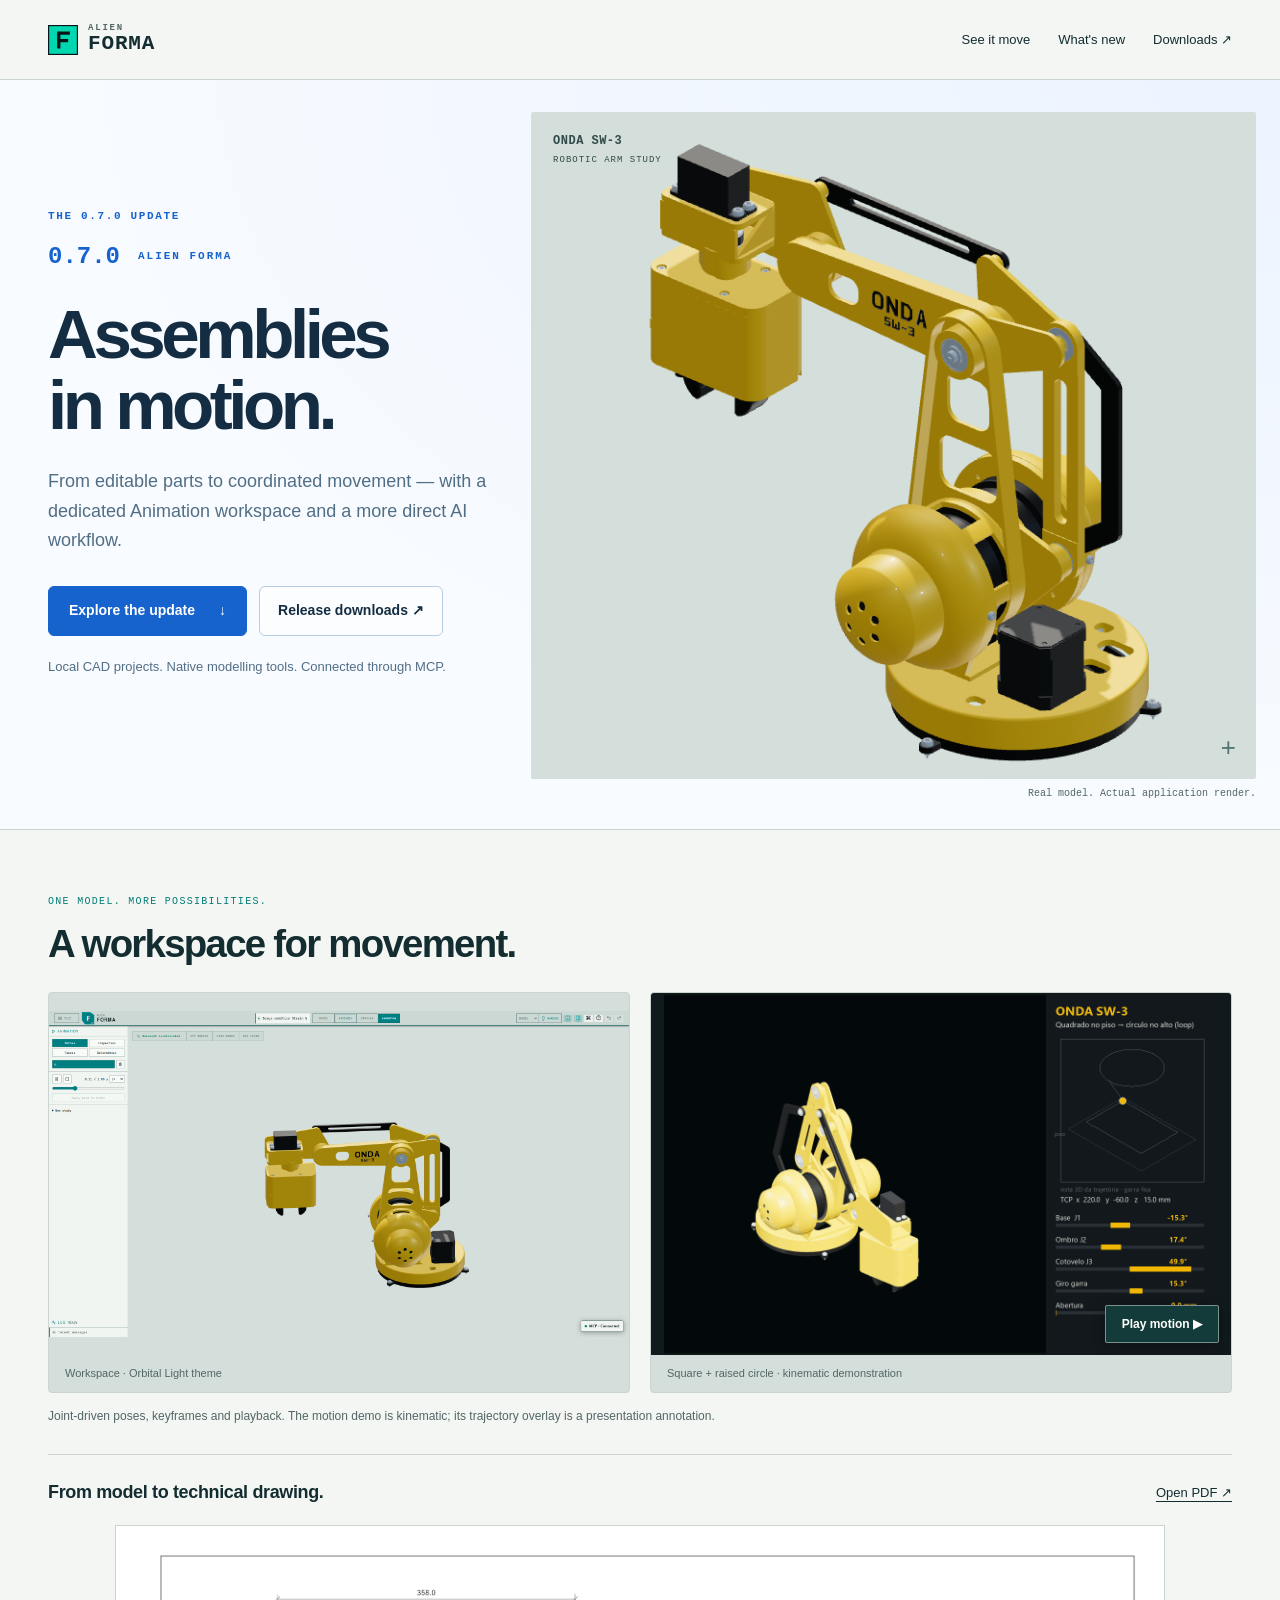
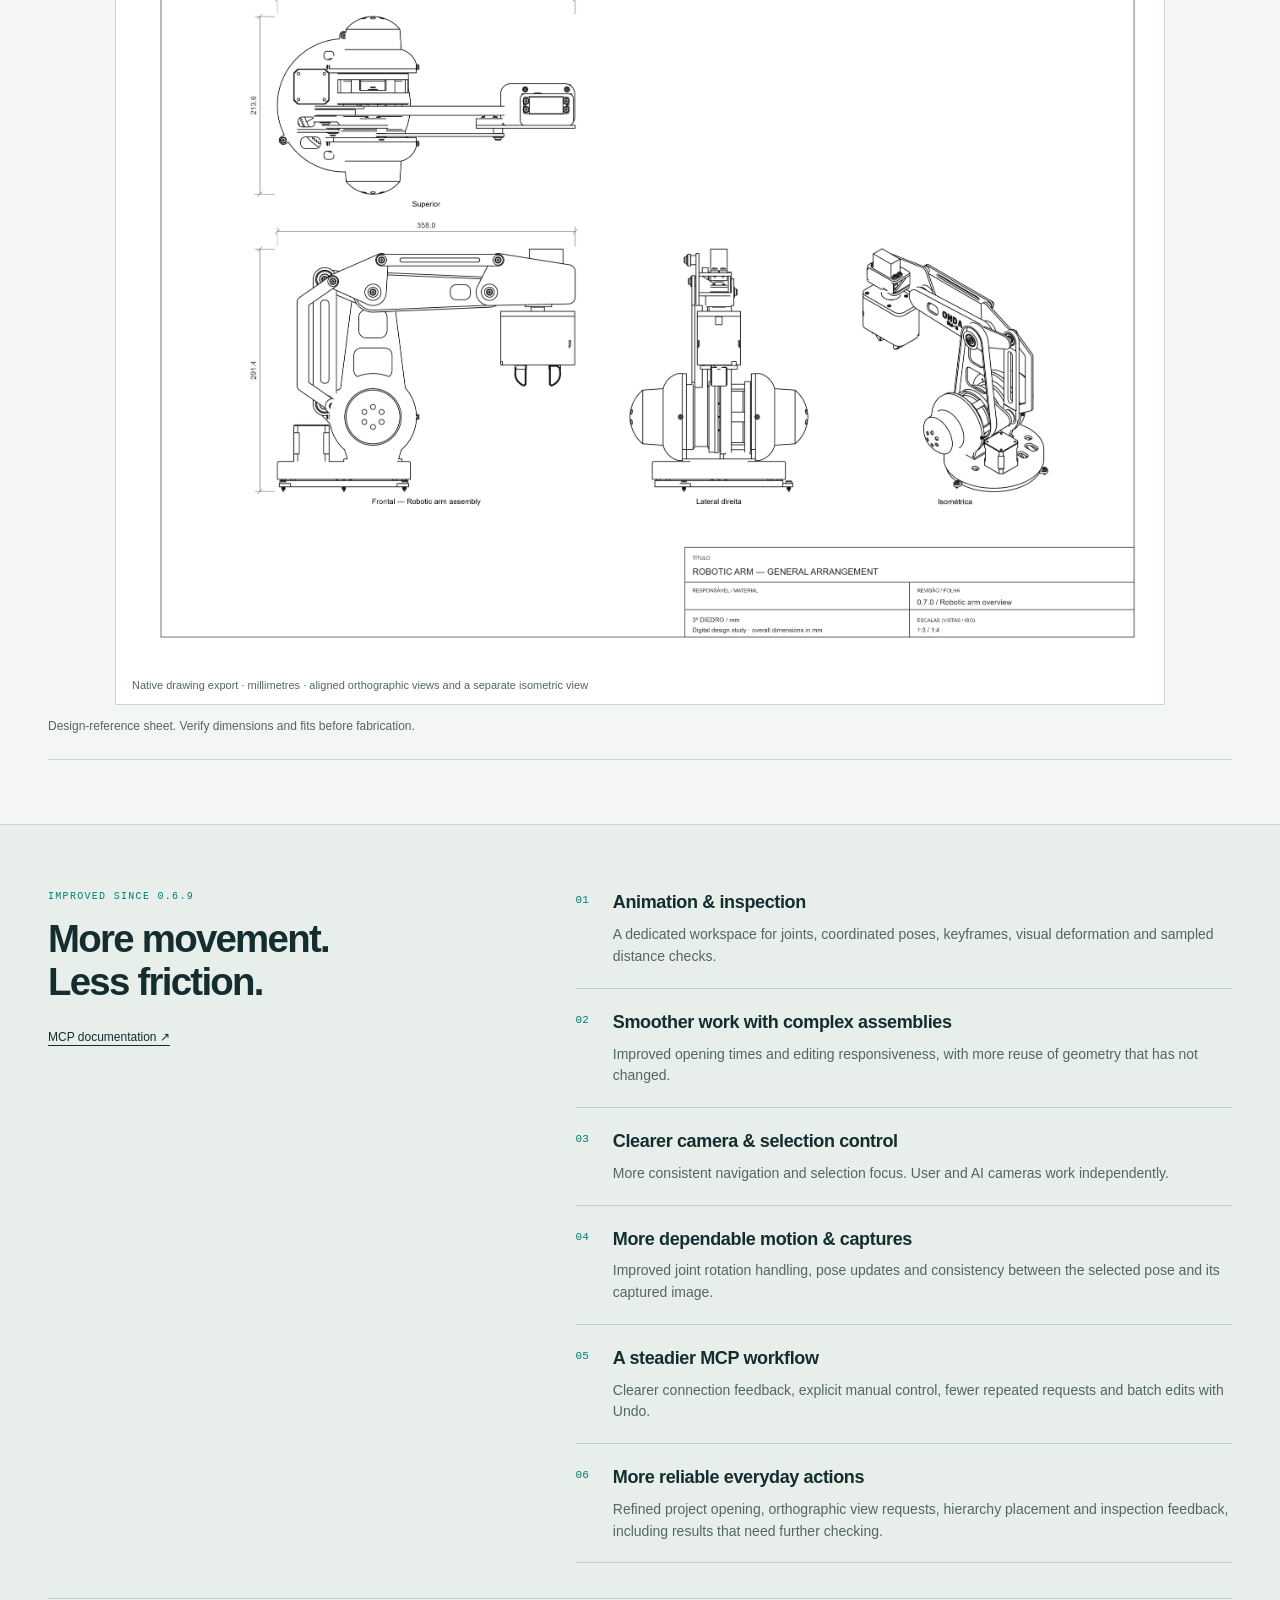
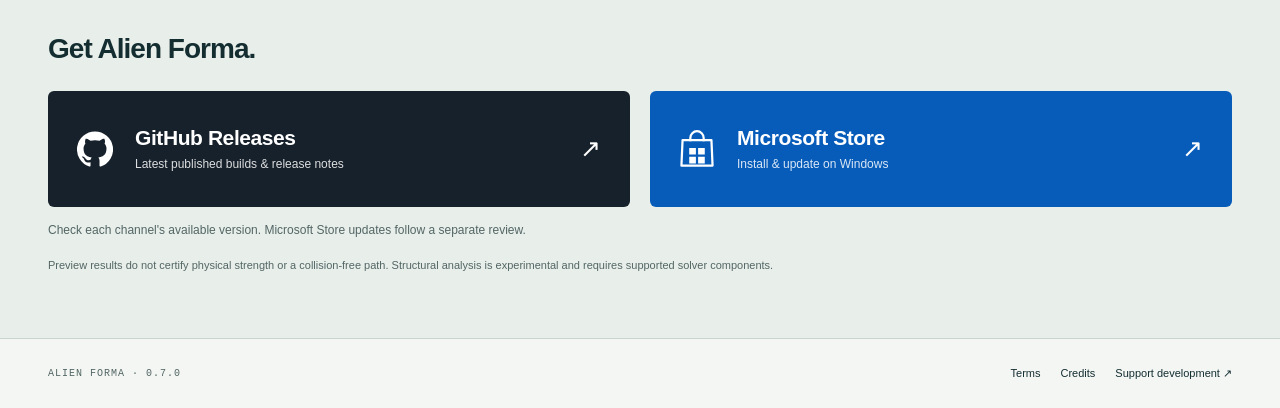
==== docs/index.html @ c8bfc052 "Release Alien Forma 0.7.0 preview with robotic arm showcase and documentation" ====
<!doctype html>
<html lang="en">
<head>
<meta charset="utf-8"><meta name="viewport" content="width=device-width,initial-scale=1">
<title>Alien Forma 0.7.0 — Assemblies in motion</title>
<meta name="description" content="A new Animation workspace, coordinated joints and a faster MCP workflow. Explore Alien Forma 0.7.0 with a real robotic arm design.">
<meta name="theme-color" content="#eef3f2">
<link rel="canonical" href="https://congestedai.github.io/Forma/">
<link rel="icon" href="assets/icon.svg" type="image/svg+xml">
<link rel="stylesheet" href="update-070.css?v=9">
<meta property="og:type" content="article"><meta property="og:site_name" content="Alien Forma">
<meta property="og:title" content="Alien Forma 0.7.0 — Assemblies in motion">
<meta property="og:description" content="Your editable models. Now in motion.">
<meta property="og:image" content="https://congestedai.github.io/Forma/assets/robot-arm-hero.png">
<meta name="twitter:card" content="summary_large_image">
</head>
<body>
<a class="skip" href="#main">Skip to content</a>
<header><a class="brand" href="./"><img src="assets/icon.svg" width="30" height="30" alt=""><span><small>ALIEN</small>FORMA</span></a><nav aria-label="Main navigation"><a href="#demo">See it move</a><a href="#changes">What's new</a><a href="https://github.com/congestedai/Forma/releases">Downloads ↗</a></nav></header>
<main id="main">
<section class="hero" aria-labelledby="release-title">
 <div class="hero-copy"><p class="hero-eyebrow">THE 0.7.0 UPDATE</p><p class="edition">0.7.0 <span>ALIEN FORMA</span></p><h1 id="release-title">Assemblies<br>in motion.</h1><p class="lead">From editable parts to coordinated movement — with a dedicated Animation workspace and a more direct AI workflow.</p><div class="hero-actions"><a class="primary" href="#demo">Explore the update <span>↓</span></a><a class="secondary" href="https://github.com/congestedai/Forma/releases">Release downloads ↗</a></div><p class="hero-foot">Local CAD projects. Native modelling tools. Connected through MCP.</p></div>
 <figure class="hero-visual"><div class="stage"><img src="assets/robot-arm-hero.png?v=left" width="1255" height="956" fetchpriority="high" alt="Yellow ONDA SW-3 robotic arm pointing left, with its model inscription visible, rendered in Alien Forma"><span class="view-label">ONDA SW-3 <i>ROBOTIC ARM STUDY</i></span><span class="cross" aria-hidden="true">+</span></div><figcaption>Real model. Actual application render.</figcaption></figure>
</section>
<section class="demo" id="demo" aria-labelledby="demo-title">
 <div class="section-top"><div><p class="eyebrow">ONE MODEL. MORE POSSIBILITIES.</p><h2 id="demo-title">A workspace for movement.</h2></div></div>
 <div class="demo-grid">
  <figure class="demo-frame"><div class="demo-media"><img src="assets/robot-arm-animation-workspace.png?v=left" width="1920" height="1080" loading="lazy" alt="Alien Forma's Animation workspace in Orbital Light, showing the robotic arm pointing left"></div><figcaption>Workspace · Orbital Light theme</figcaption></figure>
  <figure class="demo-frame motion-frame"><div class="demo-media"><img id="motion-image" src="assets/robot-arm-square-circle-poster.png" data-poster="assets/robot-arm-square-circle-poster.png" data-motion="assets/robot-arm-square-circle-loop.gif" width="1160" height="760" loading="lazy" alt="Robotic arm following a square near the floor and a raised circle, with trajectory presentation annotations"><button id="show-motion" type="button" aria-pressed="false" aria-controls="motion-image">Play motion ▶</button></div><figcaption>Square + raised circle · kinematic demonstration</figcaption></figure>
 </div>
 <p class="demo-note">Joint-driven poses, keyframes and playback. The motion demo is kinematic; its trajectory overlay is a presentation annotation.</p>
 <div class="technical technical-overview"><div class="drawing-heading"><h3>From model to technical drawing.</h3><a href="assets/robot-arm-general-arrangement.pdf">Open PDF ↗</a></div><figure><a href="assets/robot-arm-general-arrangement.pdf"><img src="assets/robot-arm-general-arrangement.png?v=left" width="4961" height="3508" loading="lazy" alt="Robotic arm general arrangement: aligned front, top and right orthographic views, a left-facing isometric view, overall dimensions and title block"></a><figcaption>Native drawing export · millimetres · aligned orthographic views and a separate isometric view</figcaption></figure><p>Design-reference sheet. Verify dimensions and fits before fabrication.</p></div>
</section>
<section class="changes" id="changes" aria-labelledby="changes-title">
 <div class="changes-heading"><p class="eyebrow">IMPROVED SINCE 0.6.9</p><h2 id="changes-title">More movement.<br>Less friction.</h2><a class="text-link" href="https://github.com/congestedai/Forma/blob/main/docs/MCP.md">MCP documentation ↗</a></div>
 <div class="change-list"><article><span>01</span><div><h3>Animation & inspection</h3><p>A dedicated workspace for joints, coordinated poses, keyframes, visual deformation and sampled distance checks.</p></div></article><article><span>02</span><div><h3>Smoother work with complex assemblies</h3><p>Improved opening times and editing responsiveness, with more reuse of geometry that has not changed.</p></div></article><article><span>03</span><div><h3>Clearer camera & selection control</h3><p>More consistent navigation and selection focus. User and AI cameras work independently.</p></div></article><article><span>04</span><div><h3>More dependable motion & captures</h3><p>Improved joint rotation handling, pose updates and consistency between the selected pose and its captured image.</p></div></article><article><span>05</span><div><h3>A steadier MCP workflow</h3><p>Clearer connection feedback, explicit manual control, fewer repeated requests and batch edits with Undo.</p></div></article><article><span>06</span><div><h3>More reliable everyday actions</h3><p>Refined project opening, orthographic view requests, hierarchy placement and inspection feedback, including results that need further checking.</p></div></article></div>
 <div class="release-bottom" id="downloads">
  <h3>Get Alien Forma.</h3>
  <div class="download-links">
   <a class="download-card github-download" href="https://github.com/congestedai/Forma/releases"><svg viewBox="0 0 24 24" width="36" height="36" fill="currentColor" aria-hidden="true"><path d="M12 .297a12 12 0 0 0-3.793 23.385c.6.111.82-.261.82-.577v-2.234c-3.338.725-4.043-1.416-4.043-1.416-.546-1.387-1.333-1.756-1.333-1.756-1.09-.745.083-.729.083-.729 1.205.084 1.839 1.237 1.839 1.237 1.07 1.835 2.807 1.305 3.492.998.108-.776.419-1.305.762-1.605-2.665-.303-5.467-1.334-5.467-5.931 0-1.311.469-2.381 1.236-3.221-.124-.303-.536-1.524.117-3.176 0 0 1.008-.322 3.301 1.23a11.52 11.52 0 0 1 6.006 0c2.291-1.552 3.297-1.23 3.297-1.23.655 1.652.243 2.873.119 3.176.77.84 1.235 1.91 1.235 3.221 0 4.609-2.807 5.625-5.479 5.921.43.372.823 1.102.823 2.222v3.293c0 .319.216.694.825.576A12.002 12.002 0 0 0 12 .297Z"/></svg><span><strong>GitHub Releases</strong><small>Latest published builds & release notes</small></span><span class="download-arrow" aria-hidden="true">↗</span></a>
   <a class="download-card store-download" href="https://apps.microsoft.com/detail/9MW9G4MGBXZL"><svg viewBox="0 0 32 36" width="36" height="40" fill="none" aria-hidden="true"><path d="M3 10h26l1 23H2L3 10Z" stroke="currentColor" stroke-width="2" stroke-linejoin="round"/><path d="M10 11V8a6 6 0 0 1 12 0v3" stroke="currentColor" stroke-width="2"/><path d="M9 17h6v6H9zM17 17h6v6h-6zM9 25h6v6H9zM17 25h6v6h-6z" fill="currentColor"/></svg><span><strong>Microsoft Store</strong><small>Install & update on Windows</small></span><span class="download-arrow" aria-hidden="true">↗</span></a>
  </div>
  <p class="channel-note">Check each channel's available version. Microsoft Store updates follow a separate review.</p>
  <p class="analysis-note">Preview results do not certify physical strength or a collision-free path. Structural analysis is experimental and requires supported solver components.</p>
 </div>
</section>
</main>
<footer><span>ALIEN FORMA · 0.7.0</span><nav aria-label="Further information"><a href="https://github.com/congestedai/Forma/blob/main/LICENSE.txt">Terms</a><a href="https://github.com/congestedai/Forma/blob/main/THIRD_PARTY_NOTICES.txt">Credits</a><a href="https://www.patreon.com/c/FormaCAD">Support development ↗</a></nav></footer>
<script>
const image=document.getElementById('motion-image'),motion=document.getElementById('show-motion');
const reducedMotion=matchMedia('(prefers-reduced-motion: reduce)');
let visible=false,pausedByUser=false;
function setPlayback(play){
 motion.setAttribute('aria-pressed',String(play));motion.textContent=play?'Stop motion ■':'Play motion ▶';
 const source=play?image.dataset.motion:image.dataset.poster;
 if(image.getAttribute('src')!==source)image.src=source;
}
function syncPlayback(){setPlayback(visible&&!document.hidden&&!pausedByUser&&!reducedMotion.matches);}
motion.addEventListener('click',()=>{const play=motion.getAttribute('aria-pressed')!=='true';pausedByUser=!play;setPlayback(play);});
new IntersectionObserver(entries=>{visible=entries[0].isIntersecting;syncPlayback();},{threshold:0.15}).observe(image);
document.addEventListener('visibilitychange',syncPlayback);
reducedMotion.addEventListener('change',syncPlayback);
</script>
</body>
</html>
---- docs/update-070.css ----
:root {
 font-family: "Segoe UI", Arial, sans-serif; color: #132d31; background: #f4f6f3;
 --muted: #526665; --edge: #cbd5d0; --accent: #007e76; line-height: 1.55; scroll-behavior: smooth;
}
* { box-sizing: border-box; }
body { margin: 0; }
a { color: inherit; text-underline-offset: 4px; }
a:hover { color: var(--accent); }
a:focus-visible, button:focus-visible, summary:focus-visible { outline: 3px solid #007e76; outline-offset: 5px; }
header, main, footer { max-width: 1440px; margin: auto; }
header { padding: 24px 48px; display: flex; align-items: center; justify-content: space-between; gap: 24px; border-bottom: 1px solid var(--edge); }
nav { display: flex; flex-wrap: wrap; gap: 28px; font-size: 13px; }
nav a { text-decoration: none; }
.brand { display: flex; align-items: center; gap: 10px; font: 750 21px/1.05 Consolas, monospace; letter-spacing: .04em; text-decoration: none; }
.brand small { display: block; font-size: 9px; letter-spacing: .2em; color: var(--muted); }
.skip { position: absolute; top: -80px; left: 20px; z-index: 20; background: white; padding: 12px; }
.skip:focus { top: 10px; }
figure, p, h1, h2, h3 { margin: 0; }
p { color: var(--muted); }
.hero { display: grid; grid-template-columns: .95fr 1.5fr; gap: 24px; position: relative; align-items: center; min-height: 750px; padding: 32px 24px 30px 48px; overflow: hidden; border-bottom: 1px solid var(--edge); color: #142d42; background: radial-gradient(ellipse at top right, #dbeaff70, transparent 70%), #f8fbff; }
.hero-copy { position: relative; z-index: 1; padding: 0 0 26px; }
.hero-eyebrow { font: 650 11px/1.5 Consolas, monospace; letter-spacing: .15em; color: #1763ce; margin-bottom: 20px; }
.edition { font: 700 24px/1 Consolas, monospace; color: #1763ce; display: flex; align-items: center; gap: 18px; margin-bottom: 30px; }
.edition span { font: 650 11px/1.5 Consolas, monospace; letter-spacing: .18em; }
h1 { font-size: clamp(56px, 5.4vw, 78px); line-height: 1.03; letter-spacing: -.065em; font-weight: 700; }
.lead { font-size: 18px; max-width: 510px; margin: 26px 0 30px; line-height: 1.65; color: #526e85; }
.primary { display: inline-flex; align-items: center; justify-content: space-between; gap: 34px; padding: 13px 20px; font-size: 14px; font-weight: 650; background: #123b39; color: white; text-decoration: none; border: 1px solid #123b39; border-radius: 3px; }
.primary:hover { color: white; background: #006e66; }
.hero-actions { display: flex; flex-wrap: wrap; gap: 12px; }
.hero .primary { background: #1763ce; border-color: #1763ce; gap: 24px; border-radius: 6px; }
.hero .primary:hover { background: #114da4; }
.hero .secondary { display: inline-flex; align-items: center; justify-content: center; padding: 13px 18px; border: 1px solid #b7cde1; border-radius: 6px; background: #fff9; color: #142d42; font-size: 14px; font-weight: 650; text-decoration: none; }
.hero .secondary:hover { color: #1763ce; border-color: #1763ce; }
.hero-foot { font-size: 13px; line-height: 1.7; color: #526e85; margin-top: 20px; }
.hero-visual { min-width: 0; align-self: stretch; display: flex; flex-direction: column; }
.stage { position: relative; flex: 1; min-height: 640px; overflow: hidden; background: #d4dedb; border-radius: 3px; }
.stage>img { width: 100%; height: 100%; position: absolute; inset: 0; object-fit: cover; transform: scale(1.38); }
.view-label { position: absolute; left: 22px; top: 22px; font: 650 12px Consolas, monospace; letter-spacing: .04em; color: #304b48; }
.view-label i { display: block; font: 9px Consolas, monospace; letter-spacing: .11em; margin-top: 7px; }
.cross { position: absolute; right: 20px; bottom: 15px; font: 26px Consolas, monospace; color: #557773; }
.hero-visual>figcaption { padding: 9px 0 0; font: 10px Consolas, monospace; color: var(--muted); text-align: right; }
.demo, .changes { padding: 64px 48px; border-bottom: 1px solid var(--edge); scroll-margin-top: 16px; }
.eyebrow { font: 10px/1.6 Consolas, monospace; letter-spacing: .13em; color: var(--accent); margin-bottom: 13px; }
h2 { font-size: clamp(30px, 3vw, 43px); line-height: 1.1; letter-spacing: -.045em; font-weight: 600; }
.section-top { display: flex; justify-content: space-between; align-items: end; gap: 24px; margin-bottom: 26px; }
.demo-grid { display: grid; grid-template-columns: repeat(2, minmax(0, 1fr)); gap: 20px; }
button { appearance: none; border: 0; padding: 10px 15px; background: transparent; color: #36534f; font: 600 12px "Segoe UI", sans-serif; cursor: pointer; border-radius: 2px; }
button[aria-pressed=true] { background: #123b39; color: white; }
.demo-frame { background: #d4dedb; border: 1px solid var(--edge); border-radius: 4px; overflow: hidden; }
.demo-media { position: relative; aspect-ratio: 16/10; }
.demo-media>img { display: block; width: 100%; height: 100%; object-fit: contain; }
.motion-frame .demo-media { background: #10191b; }
#show-motion { position: absolute; right: 12px; bottom: 12px; padding: 11px 16px; background: #123b39; color: white; border: 1px solid #ffffff70; box-shadow: 0 2px 12px #0004; }
figcaption { font-size: 11px; color: var(--muted); padding: 10px 16px; }
.demo-note { font-size: 12px; margin: 14px 0 28px; max-width: 850px; }
.technical { border-top: 1px solid var(--edge); border-bottom: 1px solid var(--edge); }
.technical-overview { padding: 24px 0; }
.drawing-heading { display: flex; justify-content: space-between; align-items: center; gap: 16px; margin-bottom: 18px; }
.drawing-heading h3 { margin: 0; }
.drawing-heading a { font-size: 13px; white-space: nowrap; }
.technical-overview figure { max-width: 1050px; margin: auto; background: white; border: 1px solid var(--edge); }
.technical-overview img { display: block; width: 100%; height: auto; }
.technical-overview>p { margin-top: 12px; font-size: 12px; }
.changes { display: grid; grid-template-columns: .8fr 1.2fr; column-gap: 90px; background: #e8eee9; }
.text-link { display: inline-block; font-size: 12px; margin-top: 25px; }
.change-list article { display: flex; gap: 24px; padding: 20px 0; border-bottom: 1px solid #bfcfc6; }
.change-list article:first-child { padding-top: 0; }
.change-list article>span { font: 11px Consolas, monospace; color: var(--accent); padding-top: 5px; }
h3 { font-size: 18px; letter-spacing: -.02em; font-weight: 650; margin-bottom: 7px; }
.change-list p { font-size: 14px; }
.release-bottom { grid-column: 1/-1; border-top: 1px solid #bfcfc6; margin-top: 35px; padding-top: 28px; }
.release-bottom>h3 { font-size: 28px; margin-bottom: 20px; letter-spacing: -.035em; }
.download-links { display: grid; grid-template-columns: repeat(2, minmax(0, 1fr)); gap: 20px; }
.download-card { display: flex; align-items: center; gap: 22px; min-height: 116px; padding: 25px 28px; border: 1px solid transparent; border-radius: 6px; text-decoration: none; color: white; }
.github-download { background: #17212b; }
.store-download { background: #075cba; }
.download-card:hover { color: white; border-color: #ffffffb0; box-shadow: 0 5px 18px #132d311a; }
.github-download:hover { background: #253446; }
.store-download:hover { background: #064a97; }
.download-card>svg { flex: 0 0 36px; }
.download-card>span:not(.download-arrow) { min-width: 0; }
.download-card strong { display: block; font-size: 21px; line-height: 1.3; letter-spacing: -.02em; }
.download-card small { display: block; font-size: 12px; margin-top: 5px; color: #ffffffd9; line-height: 1.45; }
.download-arrow { margin-left: auto; font-size: 25px; }
.channel-note { margin-top: 14px; font-size: 12px; }
.analysis-note { margin-top: 18px; font-size: 11px; max-width: 850px; }
footer { padding: 26px 48px; display: flex; justify-content: space-between; gap: 20px; align-items: center; }
footer>span { font: 10px Consolas, monospace; letter-spacing: .1em; color: var(--muted); }
footer nav { font-size: 11px; gap: 20px; }
@media(min-width:1600px) { .hero { min-height: 820px; } }
@media(max-width:1000px) { header { padding: 22px 24px; } .hero { padding-left: 24px; grid-template-columns: .85fr 1.2fr; min-height: 650px; gap: 15px; } h1 { font-size: 58px; } .stage { min-height: 570px; } .demo,.changes { padding: 45px 24px; } .changes { column-gap: 40px; } }
@media(max-width:700px) { header { align-items: flex-start; gap: 16px; padding: 20px; } nav { gap: 10px 16px; font-size: 11px; justify-content: flex-end; } .brand { font-size: 18px; } .hero { grid-template-columns: 1fr; padding: 30px 20px 22px; gap: 22px; min-height: auto; } .hero-copy { padding: 0; } .edition { margin-bottom: 25px; font-size: 24px; } h1 { font-size: clamp(51px,10vw,68px); } .lead { max-width: 440px; font-size: 15px; margin: 20px 0; } .hero-foot { display: block; font-size: 12px; } .stage { min-height: 440px; } .stage>img { transform: scale(1.25); } .view-label { font-size: 10px; left: 15px; top: 15px; } .view-label i { font-size: 8px; } .demo,.changes { padding: 36px 20px; } .section-top { align-items: flex-start; flex-direction: column; gap: 20px; } .demo-grid { grid-template-columns: 1fr; gap: 18px; } h2 { font-size: 31px; } .technical-grid,.changes { grid-template-columns: 1fr; } .change-list { margin-top: 28px; } .download-links { grid-template-columns: 1fr; gap: 12px; } .download-card { padding: 22px 20px; gap: 18px; min-height: 108px; } .download-card strong { font-size: 20px; } summary { font-size: 14px; } summary>span:last-child { font-size: 10px; } summary b { margin-left: 5px; } footer { padding: 24px 20px; align-items: flex-start; flex-direction: column; } }
@media(prefers-reduced-motion:reduce) { :root { scroll-behavior: auto; } }
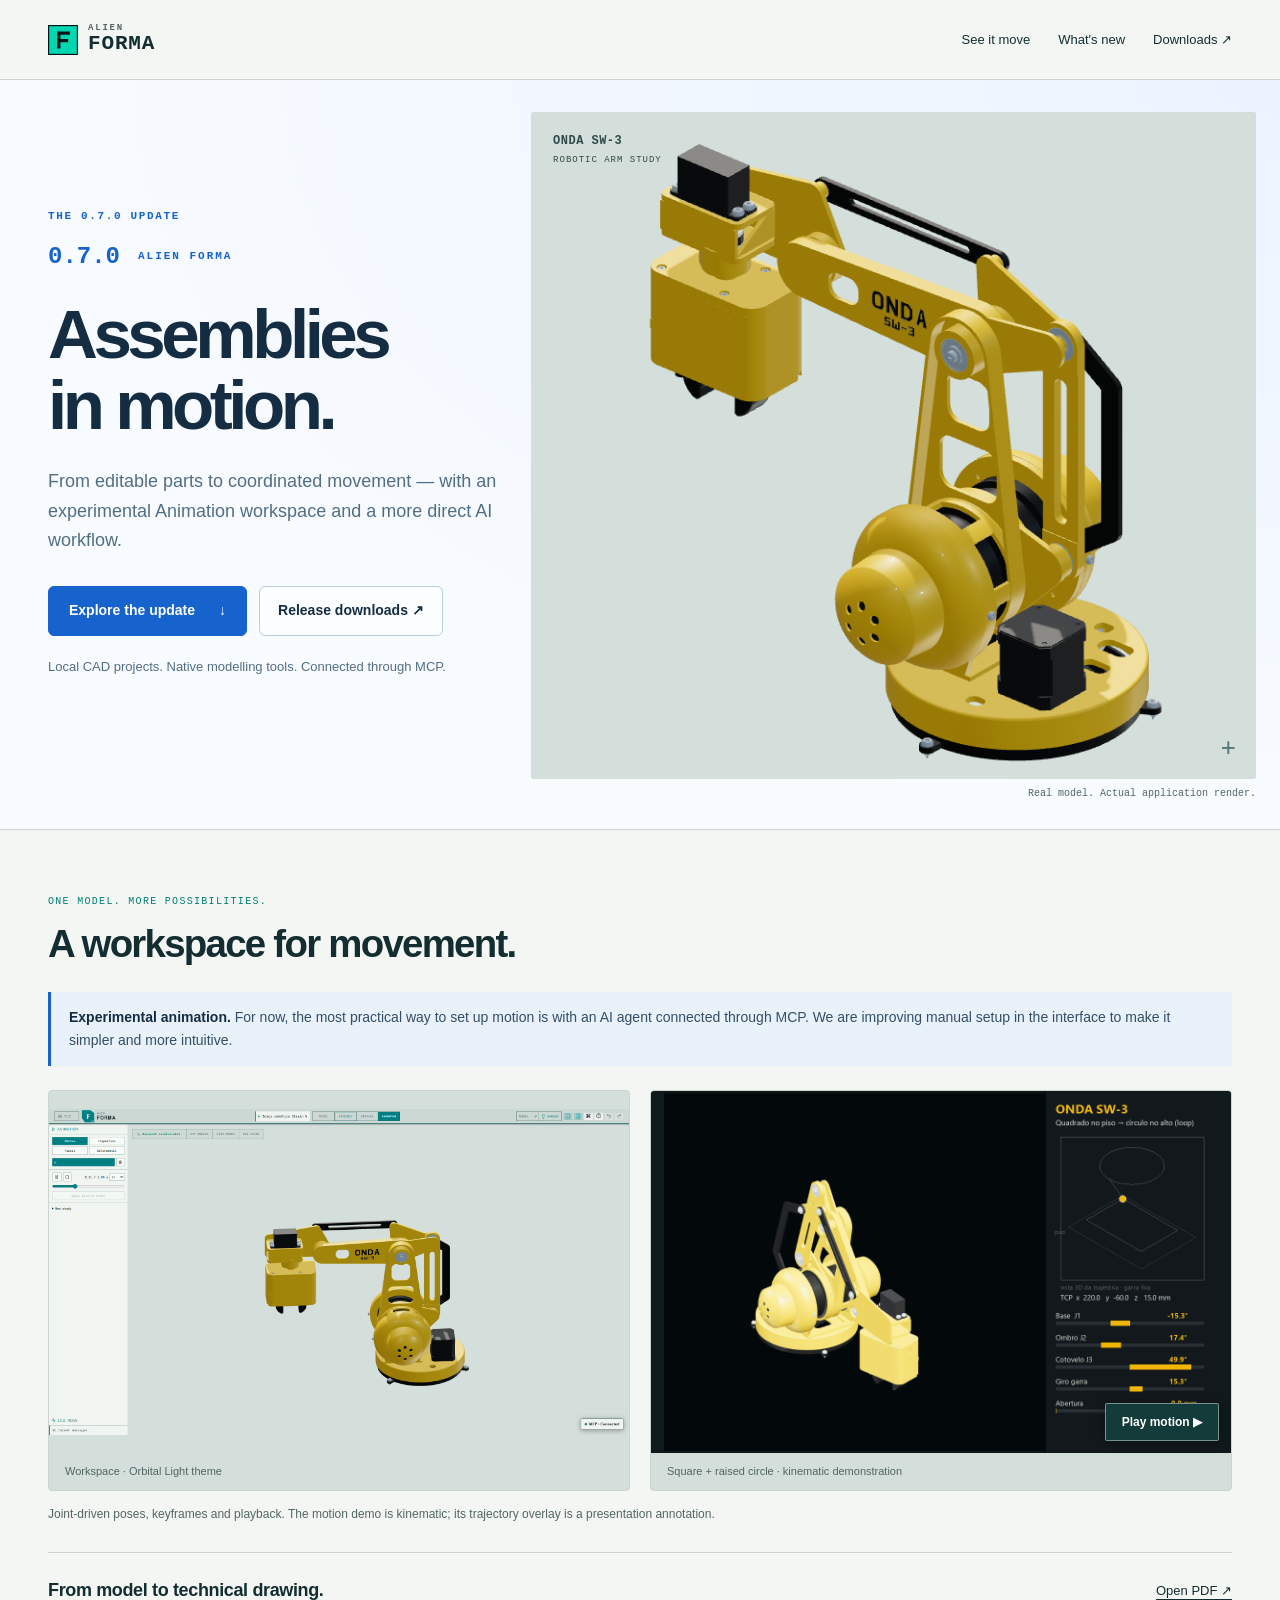
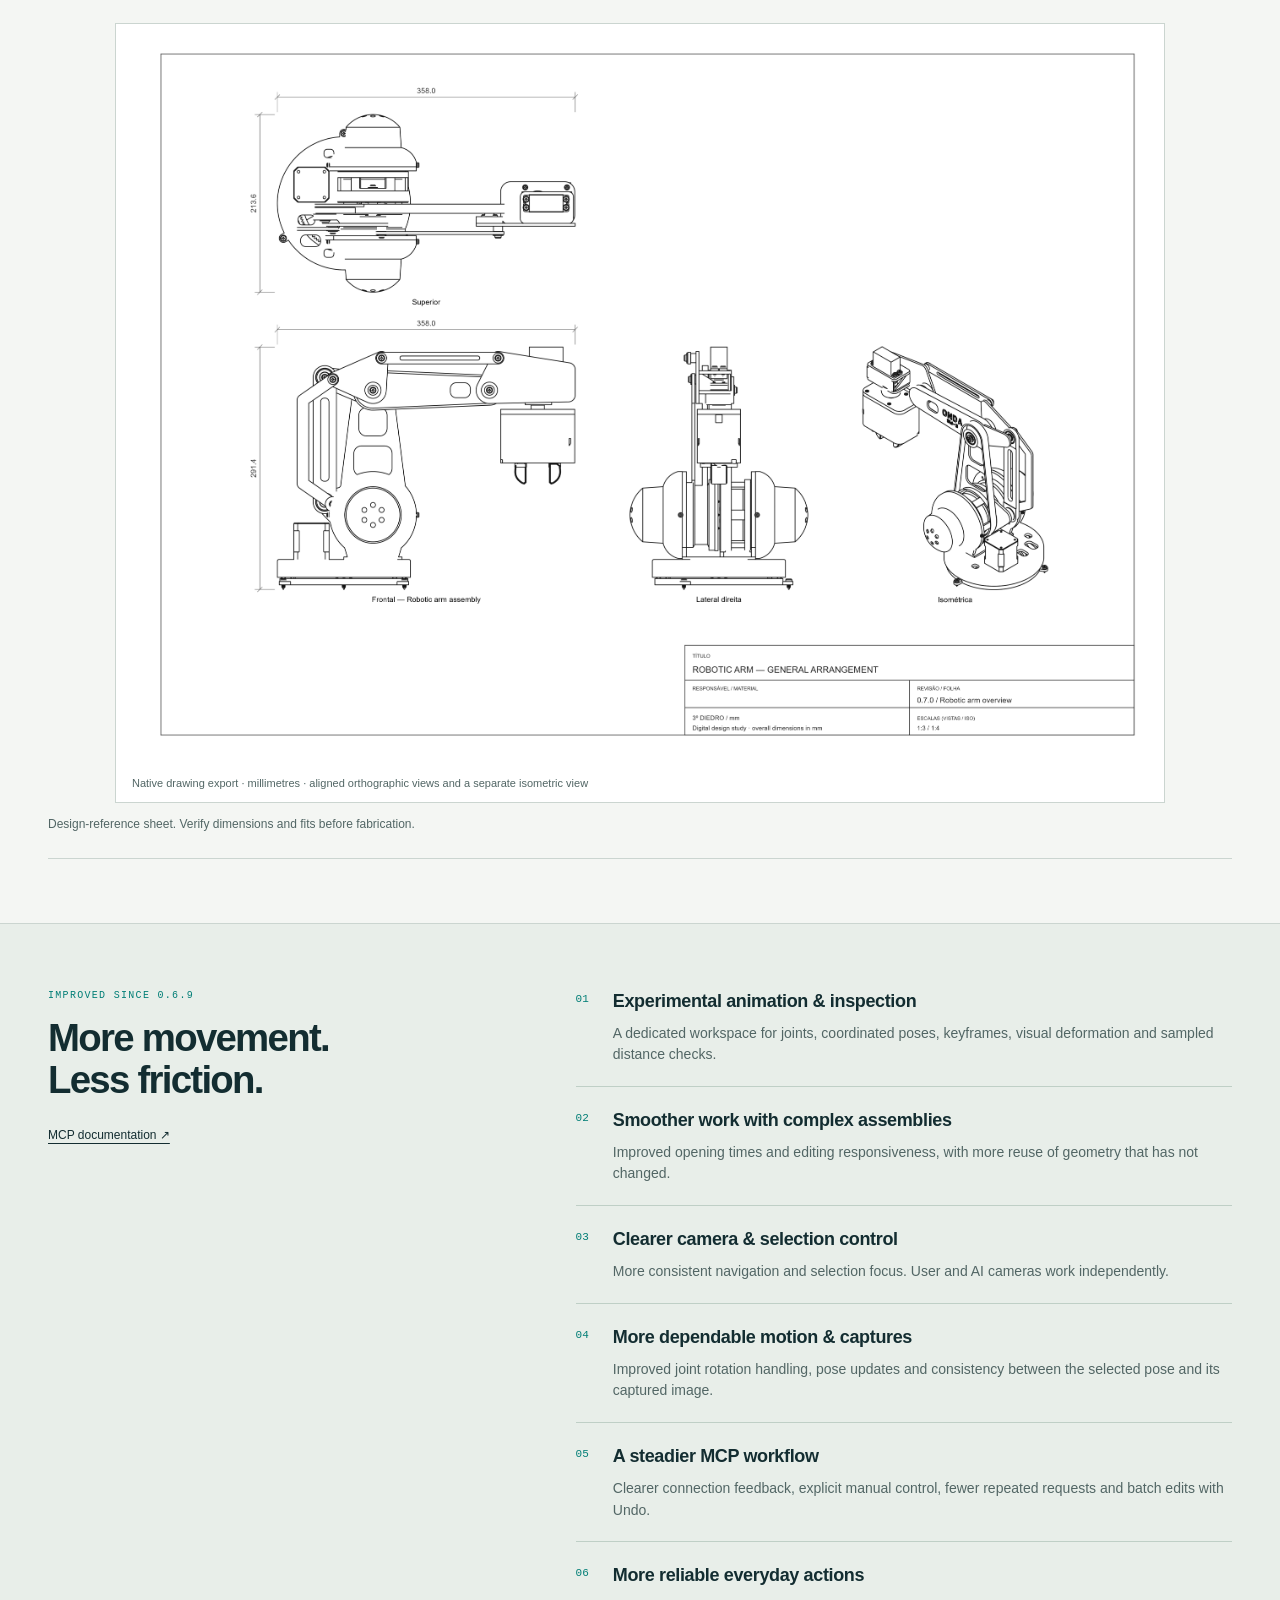
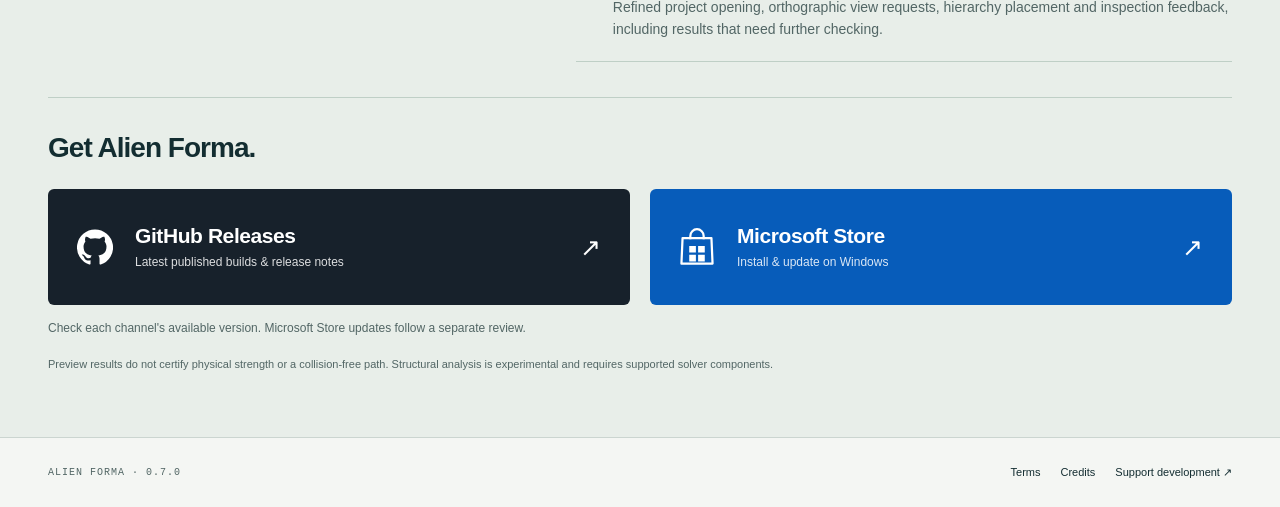
==== commit 12d89d6c: "Clarify experimental animation and ongoing manual setup improvements" ====
--- a/docs/index.html
+++ b/docs/index.html
@@ -3,14 +3,14 @@
 <head>
 <meta charset="utf-8"><meta name="viewport" content="width=device-width,initial-scale=1">
 <title>Alien Forma 0.7.0 — Assemblies in motion</title>
-<meta name="description" content="A new Animation workspace, coordinated joints and a faster MCP workflow. Explore Alien Forma 0.7.0 with a real robotic arm design.">
+<meta name="description" content="Experimental animation, coordinated joints and a native MCP workflow. Explore Alien Forma 0.7.0 with a real robotic arm design.">
 <meta name="theme-color" content="#eef3f2">
 <link rel="canonical" href="https://congestedai.github.io/Forma/">
 <link rel="icon" href="assets/icon.svg" type="image/svg+xml">
-<link rel="stylesheet" href="update-070.css?v=9">
+<link rel="stylesheet" href="update-070.css?v=10">
 <meta property="og:type" content="article"><meta property="og:site_name" content="Alien Forma">
 <meta property="og:title" content="Alien Forma 0.7.0 — Assemblies in motion">
-<meta property="og:description" content="Your editable models. Now in motion.">
+<meta property="og:description" content="Experimental animation with MCP-connected agents. Manual setup is being improved.">
 <meta property="og:image" content="https://congestedai.github.io/Forma/assets/robot-arm-hero.png">
 <meta name="twitter:card" content="summary_large_image">
 </head>
@@ -19,11 +19,12 @@
 <header><a class="brand" href="./"><img src="assets/icon.svg" width="30" height="30" alt=""><span><small>ALIEN</small>FORMA</span></a><nav aria-label="Main navigation"><a href="#demo">See it move</a><a href="#changes">What's new</a><a href="https://github.com/congestedai/Forma/releases">Downloads ↗</a></nav></header>
 <main id="main">
 <section class="hero" aria-labelledby="release-title">
- <div class="hero-copy"><p class="hero-eyebrow">THE 0.7.0 UPDATE</p><p class="edition">0.7.0 <span>ALIEN FORMA</span></p><h1 id="release-title">Assemblies<br>in motion.</h1><p class="lead">From editable parts to coordinated movement — with a dedicated Animation workspace and a more direct AI workflow.</p><div class="hero-actions"><a class="primary" href="#demo">Explore the update <span>↓</span></a><a class="secondary" href="https://github.com/congestedai/Forma/releases">Release downloads ↗</a></div><p class="hero-foot">Local CAD projects. Native modelling tools. Connected through MCP.</p></div>
+ <div class="hero-copy"><p class="hero-eyebrow">THE 0.7.0 UPDATE</p><p class="edition">0.7.0 <span>ALIEN FORMA</span></p><h1 id="release-title">Assemblies<br>in motion.</h1><p class="lead">From editable parts to coordinated movement — with an experimental Animation workspace and a more direct AI workflow.</p><div class="hero-actions"><a class="primary" href="#demo">Explore the update <span>↓</span></a><a class="secondary" href="https://github.com/congestedai/Forma/releases">Release downloads ↗</a></div><p class="hero-foot">Local CAD projects. Native modelling tools. Connected through MCP.</p></div>
  <figure class="hero-visual"><div class="stage"><img src="assets/robot-arm-hero.png?v=left" width="1255" height="956" fetchpriority="high" alt="Yellow ONDA SW-3 robotic arm pointing left, with its model inscription visible, rendered in Alien Forma"><span class="view-label">ONDA SW-3 <i>ROBOTIC ARM STUDY</i></span><span class="cross" aria-hidden="true">+</span></div><figcaption>Real model. Actual application render.</figcaption></figure>
 </section>
 <section class="demo" id="demo" aria-labelledby="demo-title">
  <div class="section-top"><div><p class="eyebrow">ONE MODEL. MORE POSSIBILITIES.</p><h2 id="demo-title">A workspace for movement.</h2></div></div>
+ <p class="animation-status"><strong>Experimental animation.</strong> For now, the most practical way to set up motion is with an AI agent connected through MCP. We are improving manual setup in the interface to make it simpler and more intuitive.</p>
  <div class="demo-grid">
   <figure class="demo-frame"><div class="demo-media"><img src="assets/robot-arm-animation-workspace.png?v=left" width="1920" height="1080" loading="lazy" alt="Alien Forma's Animation workspace in Orbital Light, showing the robotic arm pointing left"></div><figcaption>Workspace · Orbital Light theme</figcaption></figure>
   <figure class="demo-frame motion-frame"><div class="demo-media"><img id="motion-image" src="assets/robot-arm-square-circle-poster.png" data-poster="assets/robot-arm-square-circle-poster.png" data-motion="assets/robot-arm-square-circle-loop.gif" width="1160" height="760" loading="lazy" alt="Robotic arm following a square near the floor and a raised circle, with trajectory presentation annotations"><button id="show-motion" type="button" aria-pressed="false" aria-controls="motion-image">Play motion ▶</button></div><figcaption>Square + raised circle · kinematic demonstration</figcaption></figure>
@@ -33,7 +34,7 @@
 </section>
 <section class="changes" id="changes" aria-labelledby="changes-title">
  <div class="changes-heading"><p class="eyebrow">IMPROVED SINCE 0.6.9</p><h2 id="changes-title">More movement.<br>Less friction.</h2><a class="text-link" href="https://github.com/congestedai/Forma/blob/main/docs/MCP.md">MCP documentation ↗</a></div>
- <div class="change-list"><article><span>01</span><div><h3>Animation & inspection</h3><p>A dedicated workspace for joints, coordinated poses, keyframes, visual deformation and sampled distance checks.</p></div></article><article><span>02</span><div><h3>Smoother work with complex assemblies</h3><p>Improved opening times and editing responsiveness, with more reuse of geometry that has not changed.</p></div></article><article><span>03</span><div><h3>Clearer camera & selection control</h3><p>More consistent navigation and selection focus. User and AI cameras work independently.</p></div></article><article><span>04</span><div><h3>More dependable motion & captures</h3><p>Improved joint rotation handling, pose updates and consistency between the selected pose and its captured image.</p></div></article><article><span>05</span><div><h3>A steadier MCP workflow</h3><p>Clearer connection feedback, explicit manual control, fewer repeated requests and batch edits with Undo.</p></div></article><article><span>06</span><div><h3>More reliable everyday actions</h3><p>Refined project opening, orthographic view requests, hierarchy placement and inspection feedback, including results that need further checking.</p></div></article></div>
+ <div class="change-list"><article><span>01</span><div><h3>Experimental animation & inspection</h3><p>A dedicated workspace for joints, coordinated poses, keyframes, visual deformation and sampled distance checks.</p></div></article><article><span>02</span><div><h3>Smoother work with complex assemblies</h3><p>Improved opening times and editing responsiveness, with more reuse of geometry that has not changed.</p></div></article><article><span>03</span><div><h3>Clearer camera & selection control</h3><p>More consistent navigation and selection focus. User and AI cameras work independently.</p></div></article><article><span>04</span><div><h3>More dependable motion & captures</h3><p>Improved joint rotation handling, pose updates and consistency between the selected pose and its captured image.</p></div></article><article><span>05</span><div><h3>A steadier MCP workflow</h3><p>Clearer connection feedback, explicit manual control, fewer repeated requests and batch edits with Undo.</p></div></article><article><span>06</span><div><h3>More reliable everyday actions</h3><p>Refined project opening, orthographic view requests, hierarchy placement and inspection feedback, including results that need further checking.</p></div></article></div>
  <div class="release-bottom" id="downloads">
   <h3>Get Alien Forma.</h3>
   <div class="download-links">
--- a/docs/update-070.css
+++ b/docs/update-070.css
@@ -43,6 +43,8 @@
 .eyebrow { font: 10px/1.6 Consolas, monospace; letter-spacing: .13em; color: var(--accent); margin-bottom: 13px; }
 h2 { font-size: clamp(30px, 3vw, 43px); line-height: 1.1; letter-spacing: -.045em; font-weight: 600; }
 .section-top { display: flex; justify-content: space-between; align-items: end; gap: 24px; margin-bottom: 26px; }
+.animation-status { margin: 0 0 24px; padding: 14px 18px; border-left: 3px solid #1763ce; background: #e9f1fb; color: #344f66; font-size: 14px; line-height: 1.65; }
+.animation-status strong { color: #142d42; }
 .demo-grid { display: grid; grid-template-columns: repeat(2, minmax(0, 1fr)); gap: 20px; }
 button { appearance: none; border: 0; padding: 10px 15px; background: transparent; color: #36534f; font: 600 12px "Segoe UI", sans-serif; cursor: pointer; border-radius: 2px; }
 button[aria-pressed=true] { background: #123b39; color: white; }
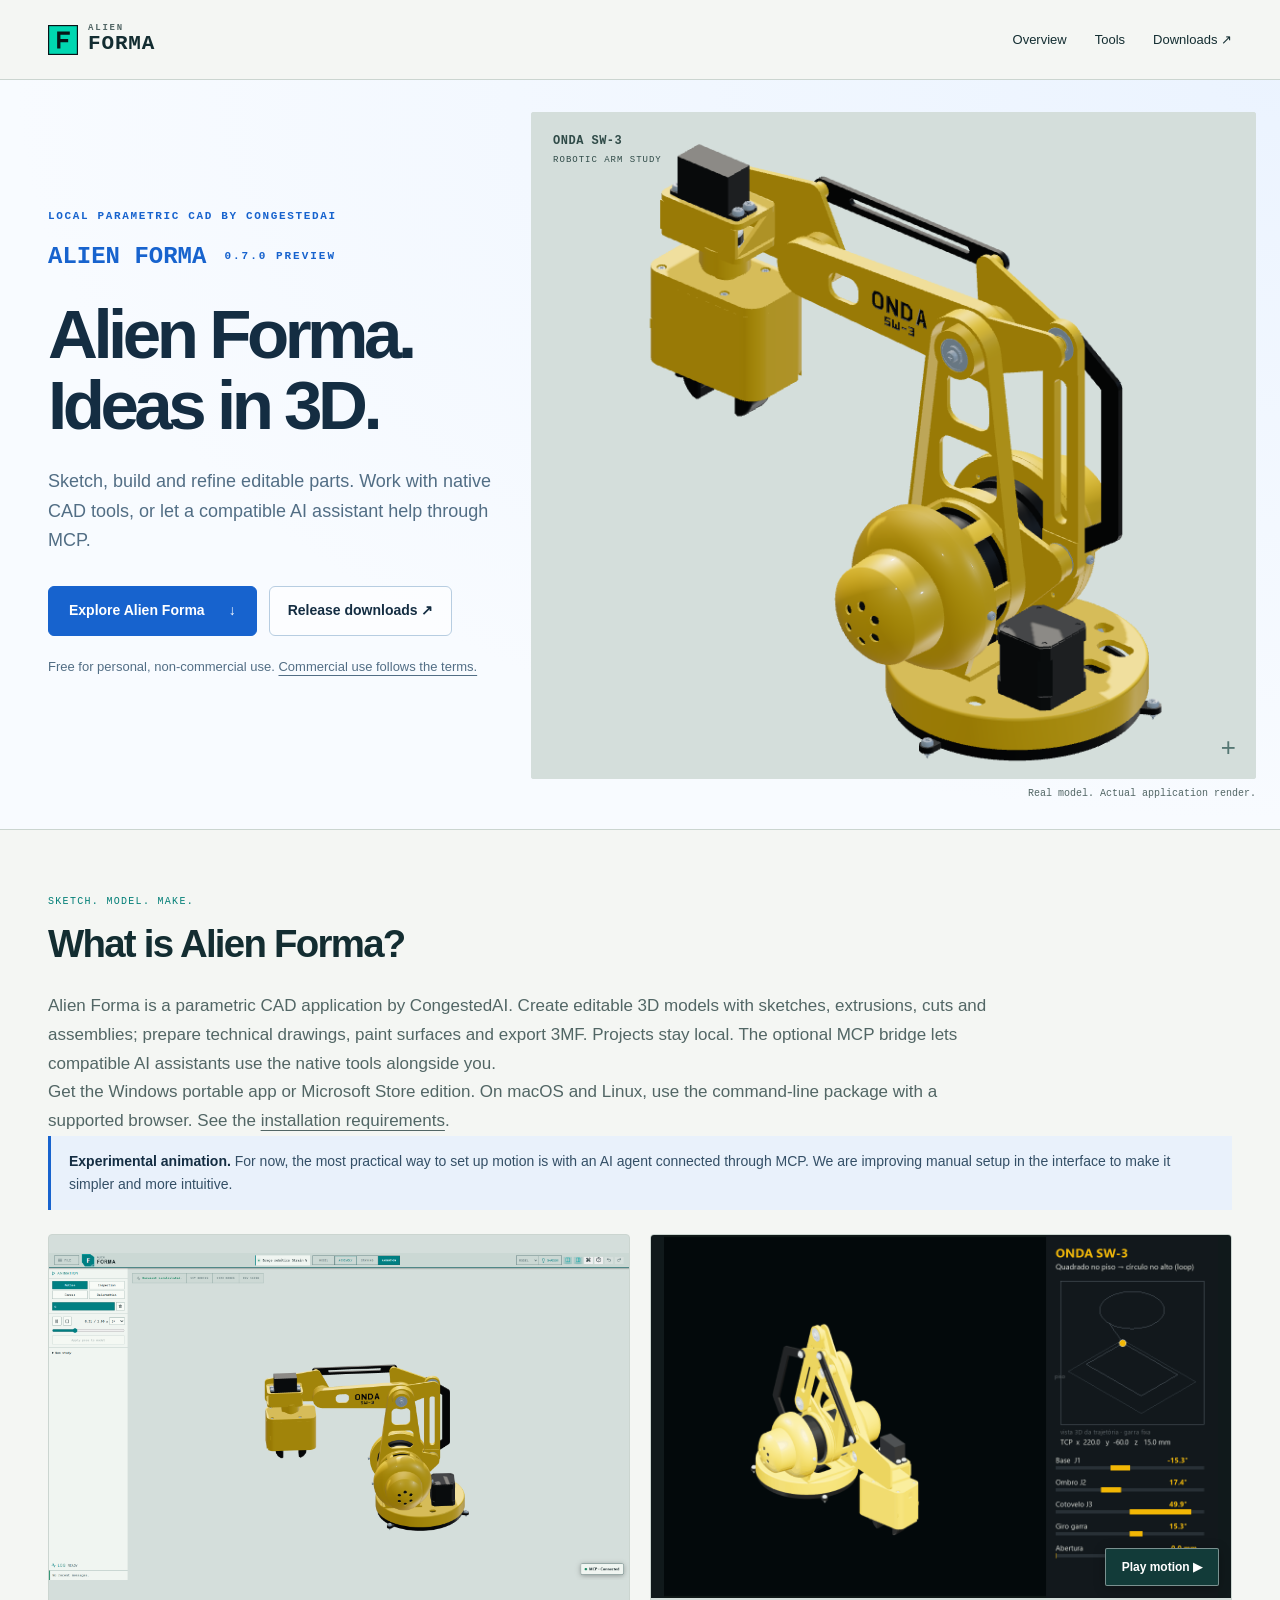
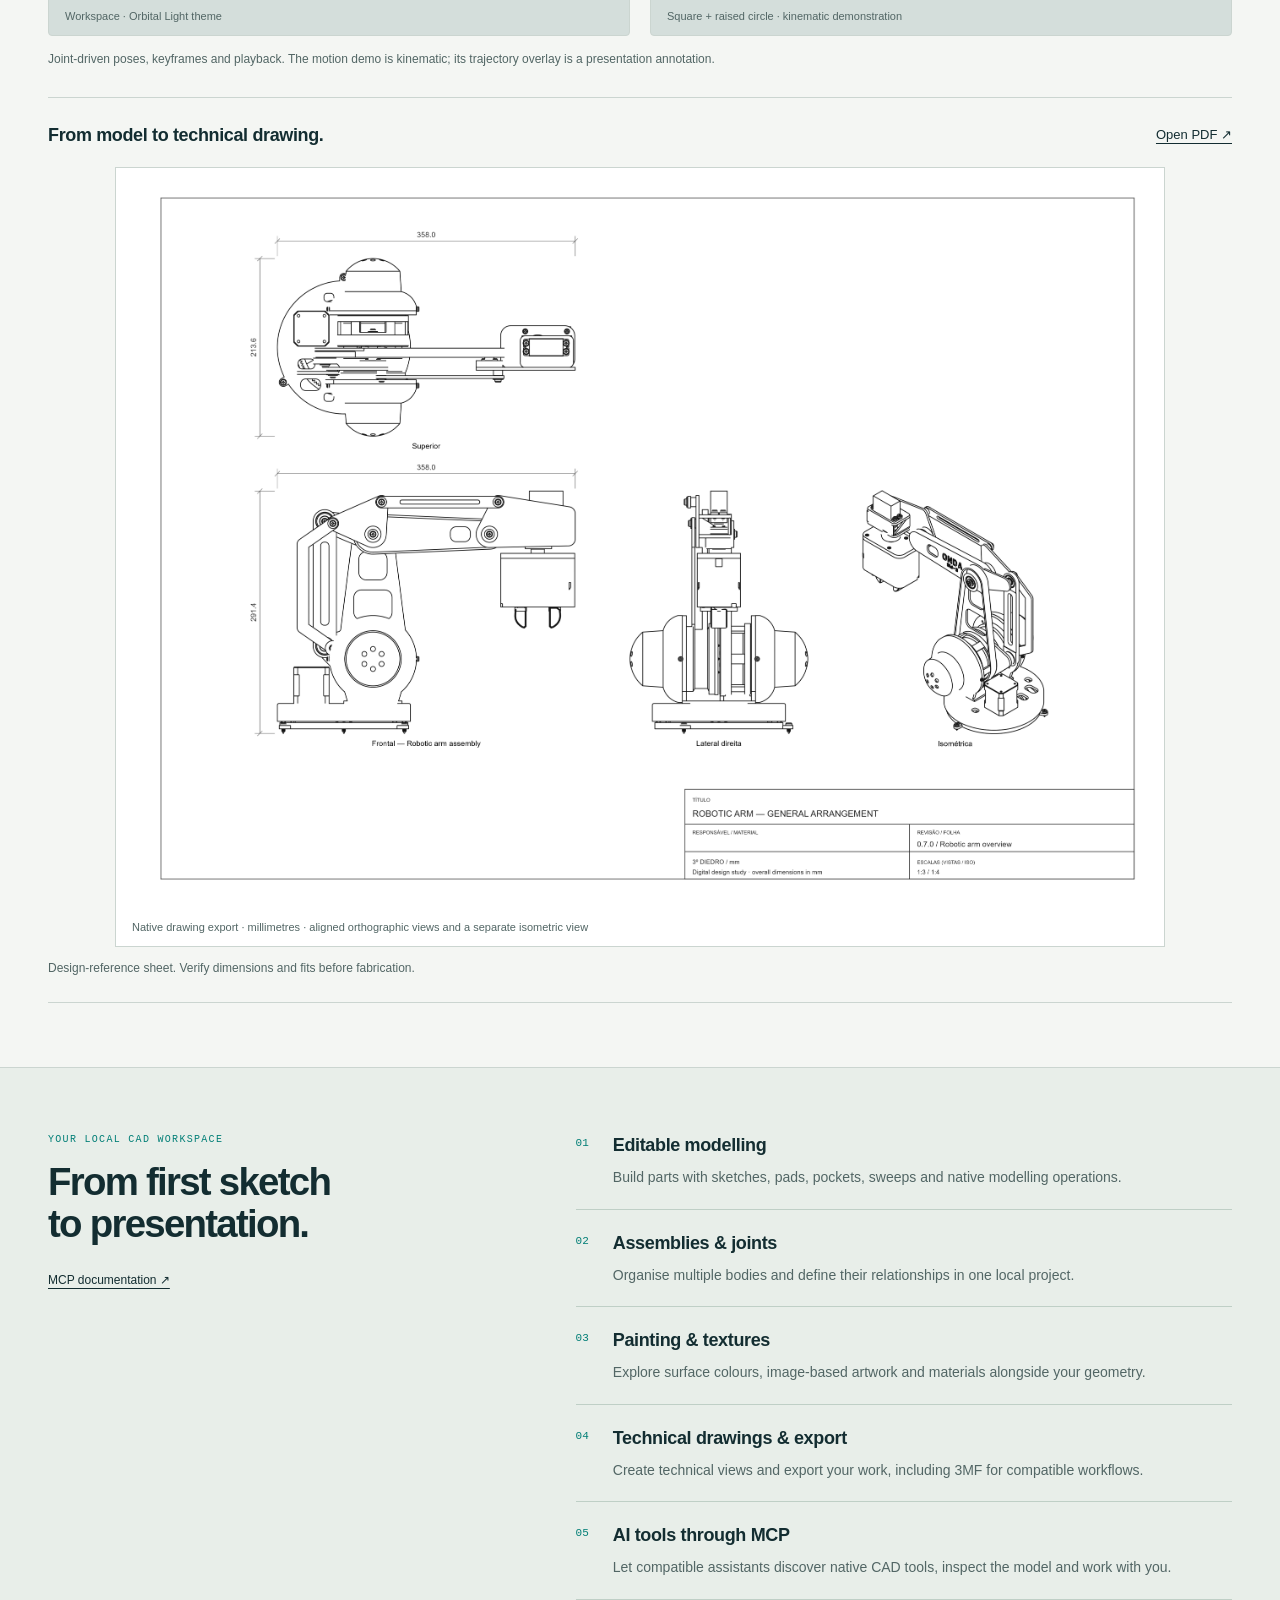
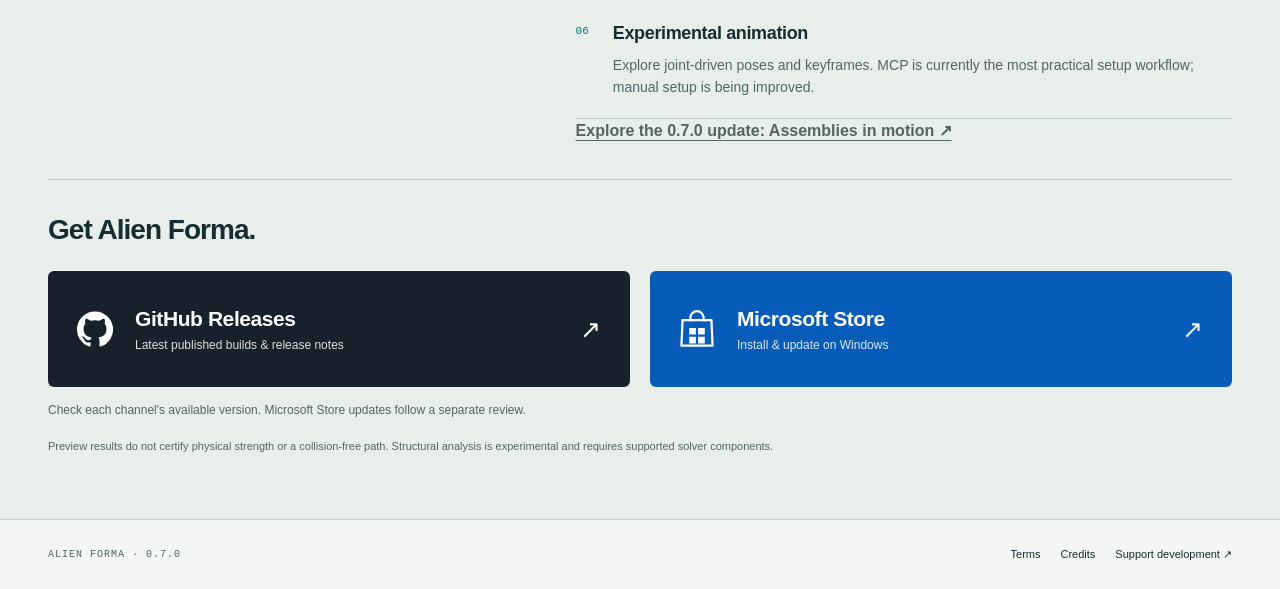
==== commit ce98dc64: "docs: establish Alien Forma product homepage and search metadata" ====
--- a/docs/index.html
+++ b/docs/index.html
@@ -2,28 +2,89 @@
 <html lang="en">
 <head>
 <meta charset="utf-8"><meta name="viewport" content="width=device-width,initial-scale=1">
-<title>Alien Forma 0.7.0 — Assemblies in motion</title>
-<meta name="description" content="Experimental animation, coordinated joints and a native MCP workflow. Explore Alien Forma 0.7.0 with a real robotic arm design.">
+<title>Alien Forma — Parametric CAD with AI tools through MCP</title>
+<meta name="description" content="Alien Forma by CongestedAI: local parametric CAD, technical drawings, painting, textures and MCP tools for AI assistants. Free for personal, non-commercial use.">
 <meta name="theme-color" content="#eef3f2">
 <link rel="canonical" href="https://congestedai.github.io/Forma/">
 <link rel="icon" href="assets/icon.svg" type="image/svg+xml">
-<link rel="stylesheet" href="update-070.css?v=10">
-<meta property="og:type" content="article"><meta property="og:site_name" content="Alien Forma">
-<meta property="og:title" content="Alien Forma 0.7.0 — Assemblies in motion">
-<meta property="og:description" content="Experimental animation with MCP-connected agents. Manual setup is being improved.">
+<link rel="stylesheet" href="update-070.css?v=11">
+<meta property="og:type" content="website"><meta property="og:site_name" content="Alien Forma">
+<meta property="og:url" content="https://congestedai.github.io/Forma/">
+<meta property="og:title" content="Alien Forma — Parametric CAD with AI tools through MCP">
+<meta property="og:description" content="Local CAD projects, native modelling tools and MCP for compatible AI assistants. Free for personal, non-commercial use.">
 <meta property="og:image" content="https://congestedai.github.io/Forma/assets/robot-arm-hero.png">
 <meta name="twitter:card" content="summary_large_image">
+<script type="application/ld+json">
+{
+  "@context": "https://schema.org",
+  "@graph": [
+    {
+      "@type": "Organization",
+      "@id": "https://congestedai.github.io/Forma/#publisher",
+      "name": "CongestedAI",
+      "url": "https://github.com/congestedai"
+    },
+    {
+      "@type": "WebSite",
+      "@id": "https://congestedai.github.io/Forma/#website",
+      "name": "Alien Forma",
+      "url": "https://congestedai.github.io/Forma/",
+      "inLanguage": "en",
+      "publisher": {
+        "@id": "https://congestedai.github.io/Forma/#publisher"
+      }
+    },
+    {
+      "@type": "SoftwareApplication",
+      "@id": "https://congestedai.github.io/Forma/#application",
+      "name": "Alien Forma",
+      "applicationCategory": "DesignApplication",
+      "applicationSubCategory": "Parametric CAD",
+      "operatingSystem": [
+        "Windows",
+        "macOS",
+        "Linux"
+      ],
+      "softwareVersion": "0.7.0-preview.rc7",
+      "description": "Local parametric CAD with modelling, drawings, painting and textures. Compatible AI assistants can use native tools through MCP. Windows app; macOS and Linux use the CLI with a supported browser. Free for personal, non-commercial use; commercial use follows the linked terms.",
+      "url": "https://congestedai.github.io/Forma/",
+      "downloadUrl": "https://github.com/congestedai/Forma/releases",
+      "installUrl": "https://apps.microsoft.com/detail/9MW9G4MGBXZL",
+      "image": "https://congestedai.github.io/Forma/assets/robot-arm-hero.png",
+      "screenshot": "https://congestedai.github.io/Forma/assets/robot-arm-animation-workspace.png",
+      "license": "https://github.com/congestedai/Forma/blob/main/LICENSE.txt",
+      "publisher": {
+        "@id": "https://congestedai.github.io/Forma/#publisher"
+      },
+      "sameAs": [
+        "https://github.com/congestedai/Forma",
+        "https://apps.microsoft.com/detail/9MW9G4MGBXZL",
+        "https://www.patreon.com/c/FormaCAD"
+      ],
+      "offers": {
+        "@type": "Offer",
+        "price": "0",
+        "priceCurrency": "USD",
+        "description": "Personal, non-commercial use only. Commercial use is subject to the linked license terms.",
+        "url": "https://github.com/congestedai/Forma/blob/main/LICENSE.txt"
+      }
+    }
+  ]
+}
+</script>
 </head>
 <body>
 <a class="skip" href="#main">Skip to content</a>
-<header><a class="brand" href="./"><img src="assets/icon.svg" width="30" height="30" alt=""><span><small>ALIEN</small>FORMA</span></a><nav aria-label="Main navigation"><a href="#demo">See it move</a><a href="#changes">What's new</a><a href="https://github.com/congestedai/Forma/releases">Downloads ↗</a></nav></header>
+<header><a class="brand" href="./"><img src="assets/icon.svg" width="30" height="30" alt=""><span><small>ALIEN</small> FORMA</span></a><nav aria-label="Main navigation"><a href="#demo">Overview</a><a href="#changes">Tools</a><a href="https://github.com/congestedai/Forma/releases">Downloads ↗</a></nav></header>
 <main id="main">
 <section class="hero" aria-labelledby="release-title">
- <div class="hero-copy"><p class="hero-eyebrow">THE 0.7.0 UPDATE</p><p class="edition">0.7.0 <span>ALIEN FORMA</span></p><h1 id="release-title">Assemblies<br>in motion.</h1><p class="lead">From editable parts to coordinated movement — with an experimental Animation workspace and a more direct AI workflow.</p><div class="hero-actions"><a class="primary" href="#demo">Explore the update <span>↓</span></a><a class="secondary" href="https://github.com/congestedai/Forma/releases">Release downloads ↗</a></div><p class="hero-foot">Local CAD projects. Native modelling tools. Connected through MCP.</p></div>
+ <div class="hero-copy"><p class="hero-eyebrow">LOCAL PARAMETRIC CAD BY CONGESTEDAI</p><p class="edition">ALIEN FORMA <span>0.7.0 PREVIEW</span></p><h1 id="release-title">Alien Forma.<br>Ideas in 3D.</h1><p class="lead">Sketch, build and refine editable parts. Work with native CAD tools, or let a compatible AI assistant help through MCP.</p><div class="hero-actions"><a class="primary" href="#demo">Explore Alien Forma <span>↓</span></a><a class="secondary" href="https://github.com/congestedai/Forma/releases">Release downloads ↗</a></div><p class="hero-foot">Free for personal, non-commercial use. <a href="https://github.com/congestedai/Forma/blob/main/LICENSE.txt">Commercial use follows the terms.</a></p></div>
  <figure class="hero-visual"><div class="stage"><img src="assets/robot-arm-hero.png?v=left" width="1255" height="956" fetchpriority="high" alt="Yellow ONDA SW-3 robotic arm pointing left, with its model inscription visible, rendered in Alien Forma"><span class="view-label">ONDA SW-3 <i>ROBOTIC ARM STUDY</i></span><span class="cross" aria-hidden="true">+</span></div><figcaption>Real model. Actual application render.</figcaption></figure>
 </section>
 <section class="demo" id="demo" aria-labelledby="demo-title">
- <div class="section-top"><div><p class="eyebrow">ONE MODEL. MORE POSSIBILITIES.</p><h2 id="demo-title">A workspace for movement.</h2></div></div>
+ <div class="section-top"><div><p class="eyebrow">SKETCH. MODEL. MAKE.</p><h2 id="demo-title">What is Alien Forma?</h2></div></div>
+ <p class="product-intro">Alien Forma is a parametric CAD application by CongestedAI. Create editable 3D models with sketches, extrusions, cuts and assemblies; prepare technical drawings, paint surfaces and export 3MF. Projects stay local. The optional MCP bridge lets compatible AI assistants use the native tools alongside you.</p>
+ <p class="product-intro">Get the Windows portable app or Microsoft Store edition. On macOS and Linux, use the command-line package with a supported browser. See the <a href="https://github.com/congestedai/Forma/blob/main/docs/INSTALACAO.md">installation requirements</a>.</p>
  <p class="animation-status"><strong>Experimental animation.</strong> For now, the most practical way to set up motion is with an AI agent connected through MCP. We are improving manual setup in the interface to make it simpler and more intuitive.</p>
  <div class="demo-grid">
   <figure class="demo-frame"><div class="demo-media"><img src="assets/robot-arm-animation-workspace.png?v=left" width="1920" height="1080" loading="lazy" alt="Alien Forma's Animation workspace in Orbital Light, showing the robotic arm pointing left"></div><figcaption>Workspace · Orbital Light theme</figcaption></figure>
@@ -33,8 +94,9 @@
  <div class="technical technical-overview"><div class="drawing-heading"><h3>From model to technical drawing.</h3><a href="assets/robot-arm-general-arrangement.pdf">Open PDF ↗</a></div><figure><a href="assets/robot-arm-general-arrangement.pdf"><img src="assets/robot-arm-general-arrangement.png?v=left" width="4961" height="3508" loading="lazy" alt="Robotic arm general arrangement: aligned front, top and right orthographic views, a left-facing isometric view, overall dimensions and title block"></a><figcaption>Native drawing export · millimetres · aligned orthographic views and a separate isometric view</figcaption></figure><p>Design-reference sheet. Verify dimensions and fits before fabrication.</p></div>
 </section>
 <section class="changes" id="changes" aria-labelledby="changes-title">
- <div class="changes-heading"><p class="eyebrow">IMPROVED SINCE 0.6.9</p><h2 id="changes-title">More movement.<br>Less friction.</h2><a class="text-link" href="https://github.com/congestedai/Forma/blob/main/docs/MCP.md">MCP documentation ↗</a></div>
- <div class="change-list"><article><span>01</span><div><h3>Experimental animation & inspection</h3><p>A dedicated workspace for joints, coordinated poses, keyframes, visual deformation and sampled distance checks.</p></div></article><article><span>02</span><div><h3>Smoother work with complex assemblies</h3><p>Improved opening times and editing responsiveness, with more reuse of geometry that has not changed.</p></div></article><article><span>03</span><div><h3>Clearer camera & selection control</h3><p>More consistent navigation and selection focus. User and AI cameras work independently.</p></div></article><article><span>04</span><div><h3>More dependable motion & captures</h3><p>Improved joint rotation handling, pose updates and consistency between the selected pose and its captured image.</p></div></article><article><span>05</span><div><h3>A steadier MCP workflow</h3><p>Clearer connection feedback, explicit manual control, fewer repeated requests and batch edits with Undo.</p></div></article><article><span>06</span><div><h3>More reliable everyday actions</h3><p>Refined project opening, orthographic view requests, hierarchy placement and inspection feedback, including results that need further checking.</p></div></article></div>
+ <div class="changes-heading"><p class="eyebrow">YOUR LOCAL CAD WORKSPACE</p><h2 id="changes-title">From first sketch<br>to presentation.</h2><a class="text-link" href="https://github.com/congestedai/Forma/blob/main/docs/MCP.md">MCP documentation ↗</a></div>
+ <div class="change-list"><article><span>01</span><div><h3>Editable modelling</h3><p>Build parts with sketches, pads, pockets, sweeps and native modelling operations.</p></div></article><article><span>02</span><div><h3>Assemblies & joints</h3><p>Organise multiple bodies and define their relationships in one local project.</p></div></article><article><span>03</span><div><h3>Painting & textures</h3><p>Explore surface colours, image-based artwork and materials alongside your geometry.</p></div></article><article><span>04</span><div><h3>Technical drawings & export</h3><p>Create technical views and export your work, including 3MF for compatible workflows.</p></div></article><article><span>05</span><div><h3>AI tools through MCP</h3><p>Let compatible assistants discover native CAD tools, inspect the model and work with you.</p></div></article><article><span>06</span><div><h3>Experimental animation</h3><p>Explore joint-driven poses and keyframes. MCP is currently the most practical setup workflow; manual setup is being improved.</p></div></article></div>
+ <p class="release-link"><a href="updates/0.7.0.html">Explore the 0.7.0 update: Assemblies in motion ↗</a></p>
  <div class="release-bottom" id="downloads">
   <h3>Get Alien Forma.</h3>
   <div class="download-links">
--- a/docs/update-070.css
+++ b/docs/update-070.css
@@ -93,3 +93,8 @@
 @media(max-width:1000px) { header { padding: 22px 24px; } .hero { padding-left: 24px; grid-template-columns: .85fr 1.2fr; min-height: 650px; gap: 15px; } h1 { font-size: 58px; } .stage { min-height: 570px; } .demo,.changes { padding: 45px 24px; } .changes { column-gap: 40px; } }
 @media(max-width:700px) { header { align-items: flex-start; gap: 16px; padding: 20px; } nav { gap: 10px 16px; font-size: 11px; justify-content: flex-end; } .brand { font-size: 18px; } .hero { grid-template-columns: 1fr; padding: 30px 20px 22px; gap: 22px; min-height: auto; } .hero-copy { padding: 0; } .edition { margin-bottom: 25px; font-size: 24px; } h1 { font-size: clamp(51px,10vw,68px); } .lead { max-width: 440px; font-size: 15px; margin: 20px 0; } .hero-foot { display: block; font-size: 12px; } .stage { min-height: 440px; } .stage>img { transform: scale(1.25); } .view-label { font-size: 10px; left: 15px; top: 15px; } .view-label i { font-size: 8px; } .demo,.changes { padding: 36px 20px; } .section-top { align-items: flex-start; flex-direction: column; gap: 20px; } .demo-grid { grid-template-columns: 1fr; gap: 18px; } h2 { font-size: 31px; } .technical-grid,.changes { grid-template-columns: 1fr; } .change-list { margin-top: 28px; } .download-links { grid-template-columns: 1fr; gap: 12px; } .download-card { padding: 22px 20px; gap: 18px; min-height: 108px; } .download-card strong { font-size: 20px; } summary { font-size: 14px; } summary>span:last-child { font-size: 10px; } summary b { margin-left: 5px; } footer { padding: 24px 20px; align-items: flex-start; flex-direction: column; } }
 @media(prefers-reduced-motion:reduce) { :root { scroll-behavior: auto; } }
+
+/* Permanent product introduction and update navigation. */
+.product-intro { max-width: 960px; color: var(--muted); font-size: 17px; line-height: 1.7; }
+.release-link { grid-column: 2; font-weight: 650; }
+@media(max-width:700px) { .product-intro { font-size: 15px; } .release-link { grid-column: 1; } }
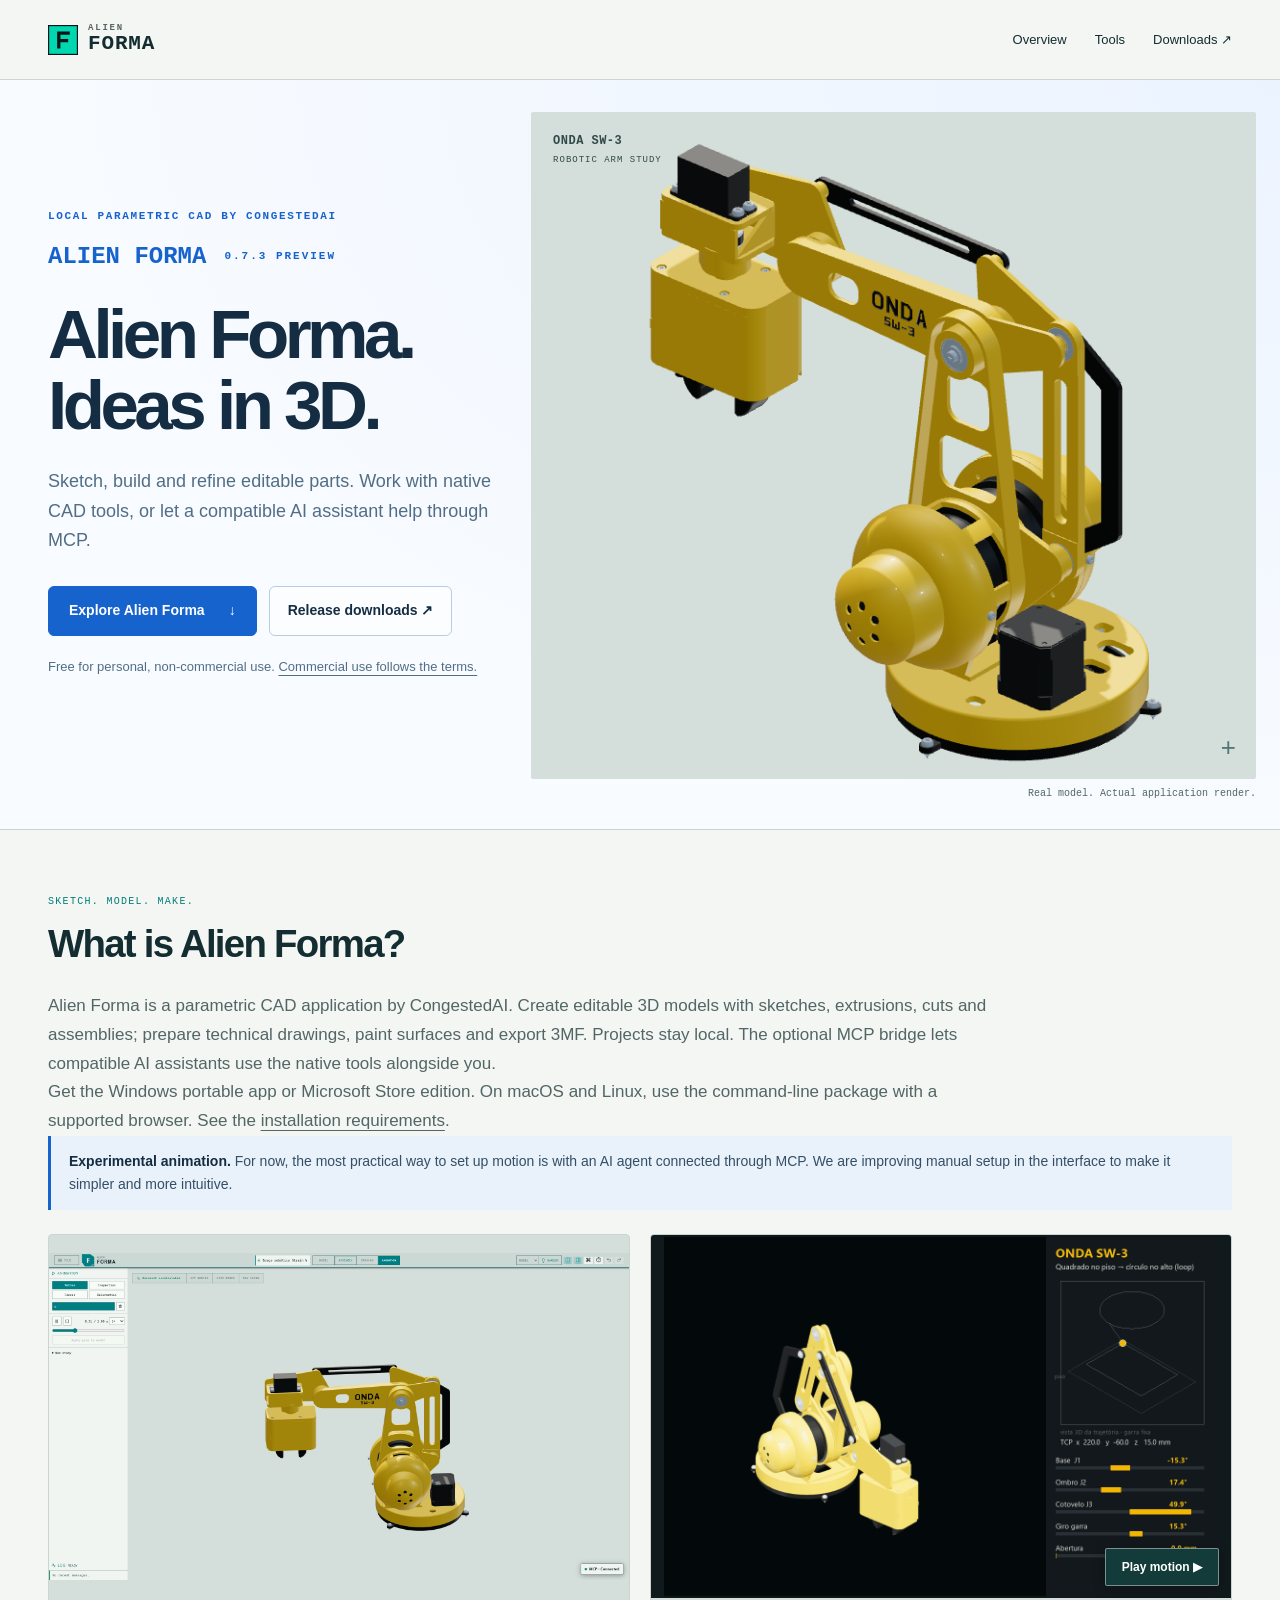
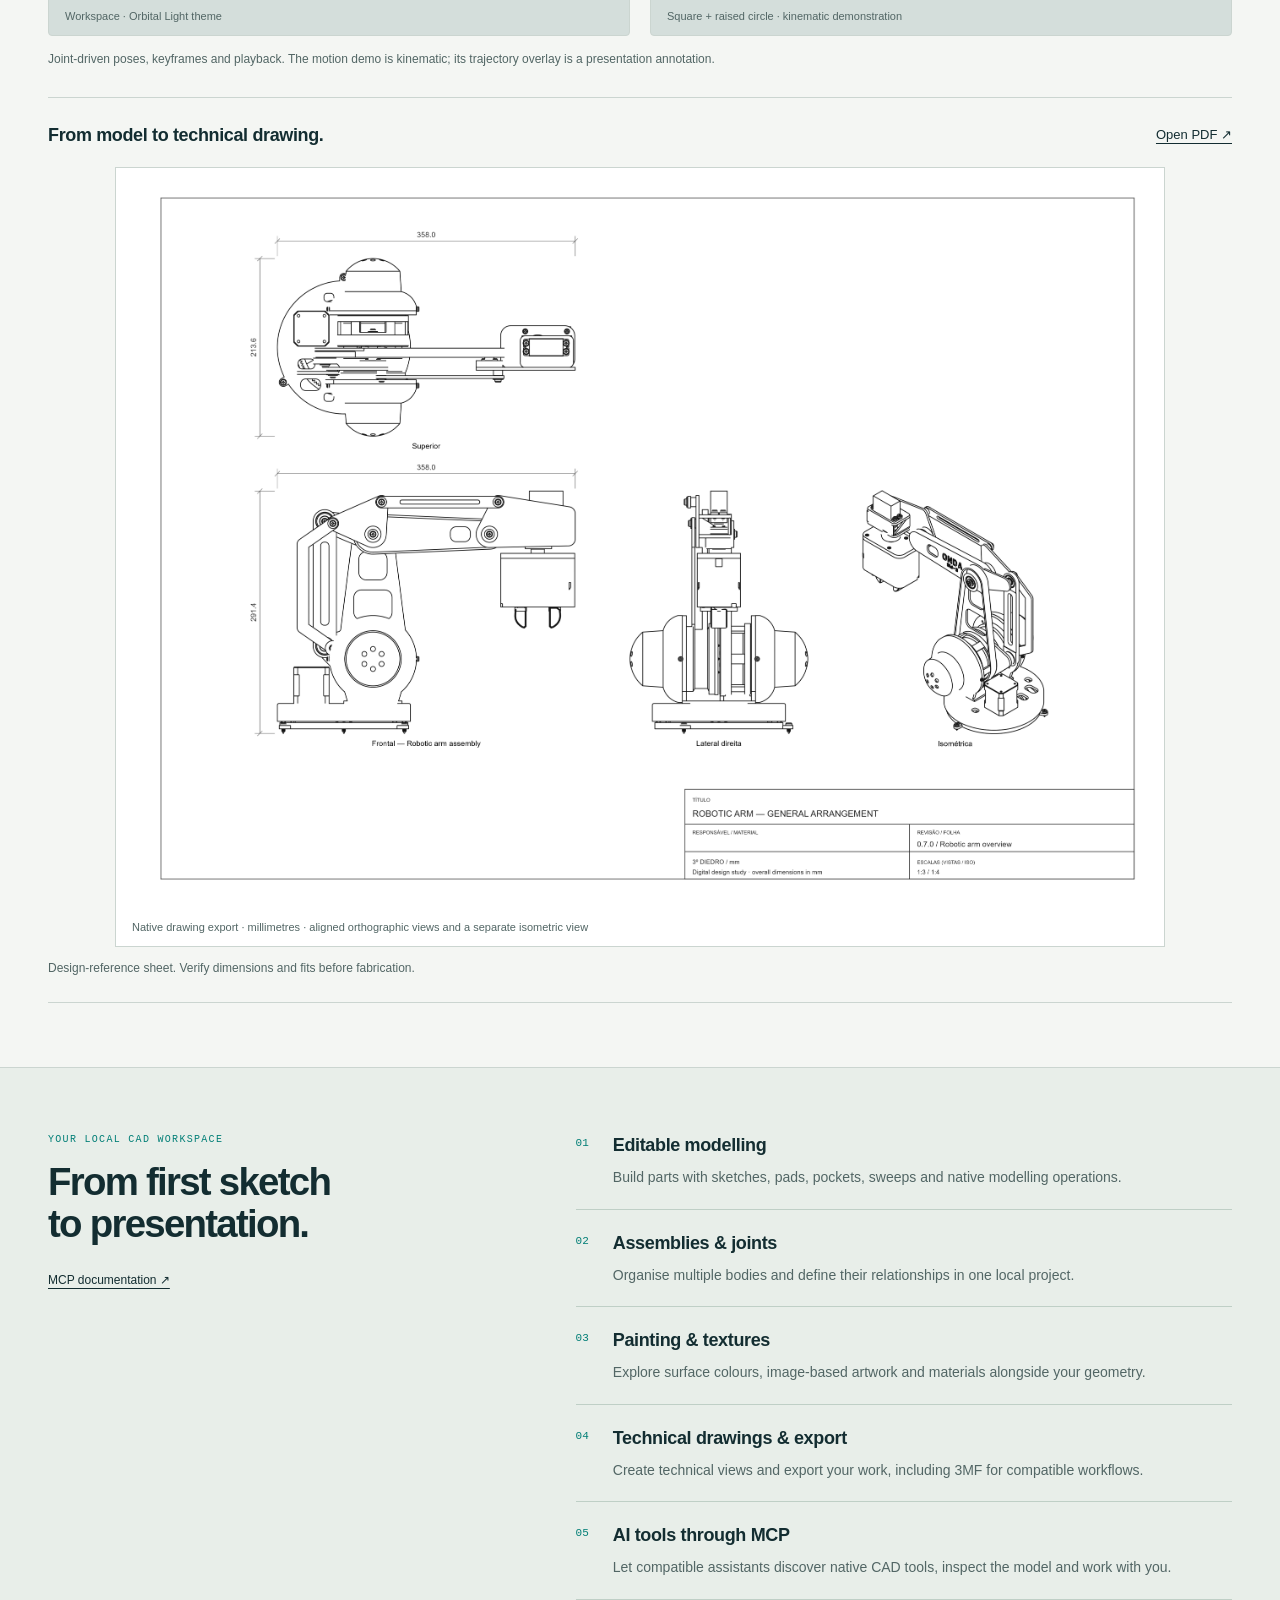
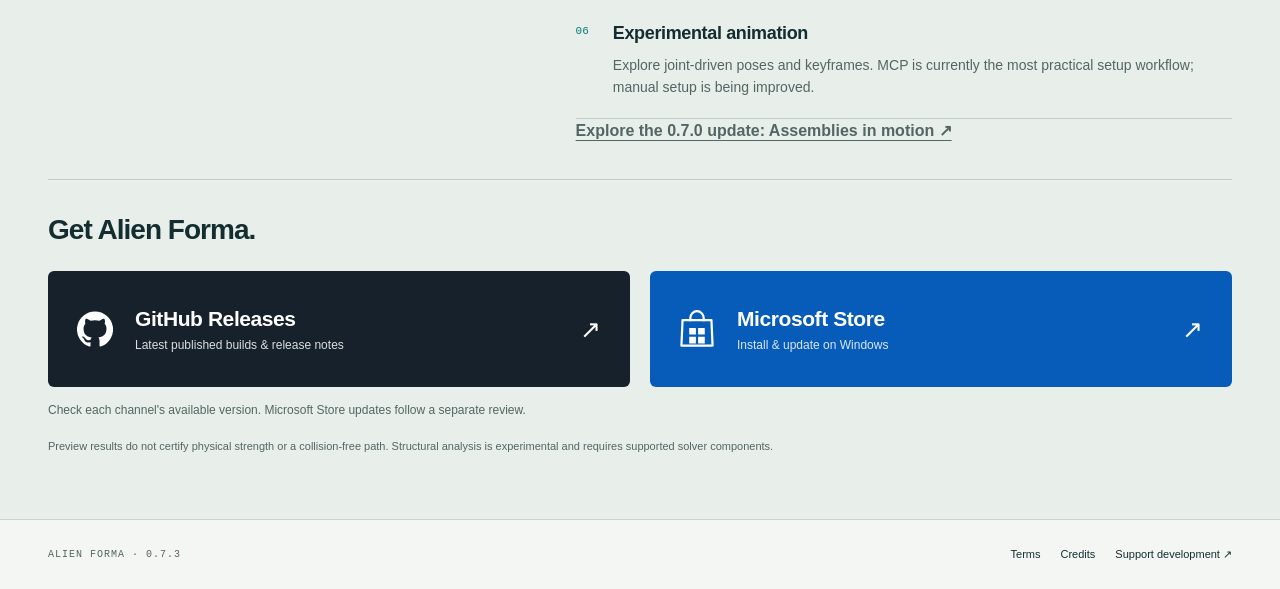
==== commit 25f58361: "docs: identify 0.7.3 maintenance build and Store MCP setup" ====
--- a/docs/index.html
+++ b/docs/index.html
@@ -4,6 +4,8 @@
 <meta charset="utf-8"><meta name="viewport" content="width=device-width,initial-scale=1">
 <title>Alien Forma — Parametric CAD with AI tools through MCP</title>
 <meta name="description" content="Alien Forma by CongestedAI: local parametric CAD, technical drawings, painting, textures and MCP tools for AI assistants. Free for personal, non-commercial use.">
+<meta name="google-site-verification" content="eXgbt7R0pWmjMIJVy9_mA4pY1mtOLjQKsbIkHTUly4A">
+<meta name="msvalidate.01" content="6A070166E39FBDC0B72148524738E3A6">
 <meta name="theme-color" content="#eef3f2">
 <link rel="canonical" href="https://congestedai.github.io/Forma/">
 <link rel="icon" href="assets/icon.svg" type="image/svg+xml">
@@ -45,7 +47,7 @@
         "macOS",
         "Linux"
       ],
-      "softwareVersion": "0.7.0-preview.rc7",
+      "softwareVersion": "0.7.3",
       "description": "Local parametric CAD with modelling, drawings, painting and textures. Compatible AI assistants can use native tools through MCP. Windows app; macOS and Linux use the CLI with a supported browser. Free for personal, non-commercial use; commercial use follows the linked terms.",
       "url": "https://congestedai.github.io/Forma/",
       "downloadUrl": "https://github.com/congestedai/Forma/releases",
@@ -78,7 +80,7 @@
 <header><a class="brand" href="./"><img src="assets/icon.svg" width="30" height="30" alt=""><span><small>ALIEN</small> FORMA</span></a><nav aria-label="Main navigation"><a href="#demo">Overview</a><a href="#changes">Tools</a><a href="https://github.com/congestedai/Forma/releases">Downloads ↗</a></nav></header>
 <main id="main">
 <section class="hero" aria-labelledby="release-title">
- <div class="hero-copy"><p class="hero-eyebrow">LOCAL PARAMETRIC CAD BY CONGESTEDAI</p><p class="edition">ALIEN FORMA <span>0.7.0 PREVIEW</span></p><h1 id="release-title">Alien Forma.<br>Ideas in 3D.</h1><p class="lead">Sketch, build and refine editable parts. Work with native CAD tools, or let a compatible AI assistant help through MCP.</p><div class="hero-actions"><a class="primary" href="#demo">Explore Alien Forma <span>↓</span></a><a class="secondary" href="https://github.com/congestedai/Forma/releases">Release downloads ↗</a></div><p class="hero-foot">Free for personal, non-commercial use. <a href="https://github.com/congestedai/Forma/blob/main/LICENSE.txt">Commercial use follows the terms.</a></p></div>
+ <div class="hero-copy"><p class="hero-eyebrow">LOCAL PARAMETRIC CAD BY CONGESTEDAI</p><p class="edition">ALIEN FORMA <span>0.7.3 PREVIEW</span></p><h1 id="release-title">Alien Forma.<br>Ideas in 3D.</h1><p class="lead">Sketch, build and refine editable parts. Work with native CAD tools, or let a compatible AI assistant help through MCP.</p><div class="hero-actions"><a class="primary" href="#demo">Explore Alien Forma <span>↓</span></a><a class="secondary" href="https://github.com/congestedai/Forma/releases">Release downloads ↗</a></div><p class="hero-foot">Free for personal, non-commercial use. <a href="https://github.com/congestedai/Forma/blob/main/LICENSE.txt">Commercial use follows the terms.</a></p></div>
  <figure class="hero-visual"><div class="stage"><img src="assets/robot-arm-hero.png?v=left" width="1255" height="956" fetchpriority="high" alt="Yellow ONDA SW-3 robotic arm pointing left, with its model inscription visible, rendered in Alien Forma"><span class="view-label">ONDA SW-3 <i>ROBOTIC ARM STUDY</i></span><span class="cross" aria-hidden="true">+</span></div><figcaption>Real model. Actual application render.</figcaption></figure>
 </section>
 <section class="demo" id="demo" aria-labelledby="demo-title">
@@ -108,7 +110,7 @@
  </div>
 </section>
 </main>
-<footer><span>ALIEN FORMA · 0.7.0</span><nav aria-label="Further information"><a href="https://github.com/congestedai/Forma/blob/main/LICENSE.txt">Terms</a><a href="https://github.com/congestedai/Forma/blob/main/THIRD_PARTY_NOTICES.txt">Credits</a><a href="https://www.patreon.com/c/FormaCAD">Support development ↗</a></nav></footer>
+<footer><span>ALIEN FORMA · 0.7.3</span><nav aria-label="Further information"><a href="https://github.com/congestedai/Forma/blob/main/LICENSE.txt">Terms</a><a href="https://github.com/congestedai/Forma/blob/main/THIRD_PARTY_NOTICES.txt">Credits</a><a href="https://www.patreon.com/c/FormaCAD">Support development ↗</a></nav></footer>
 <script>
 const image=document.getElementById('motion-image'),motion=document.getElementById('show-motion');
 const reducedMotion=matchMedia('(prefers-reduced-motion: reduce)');
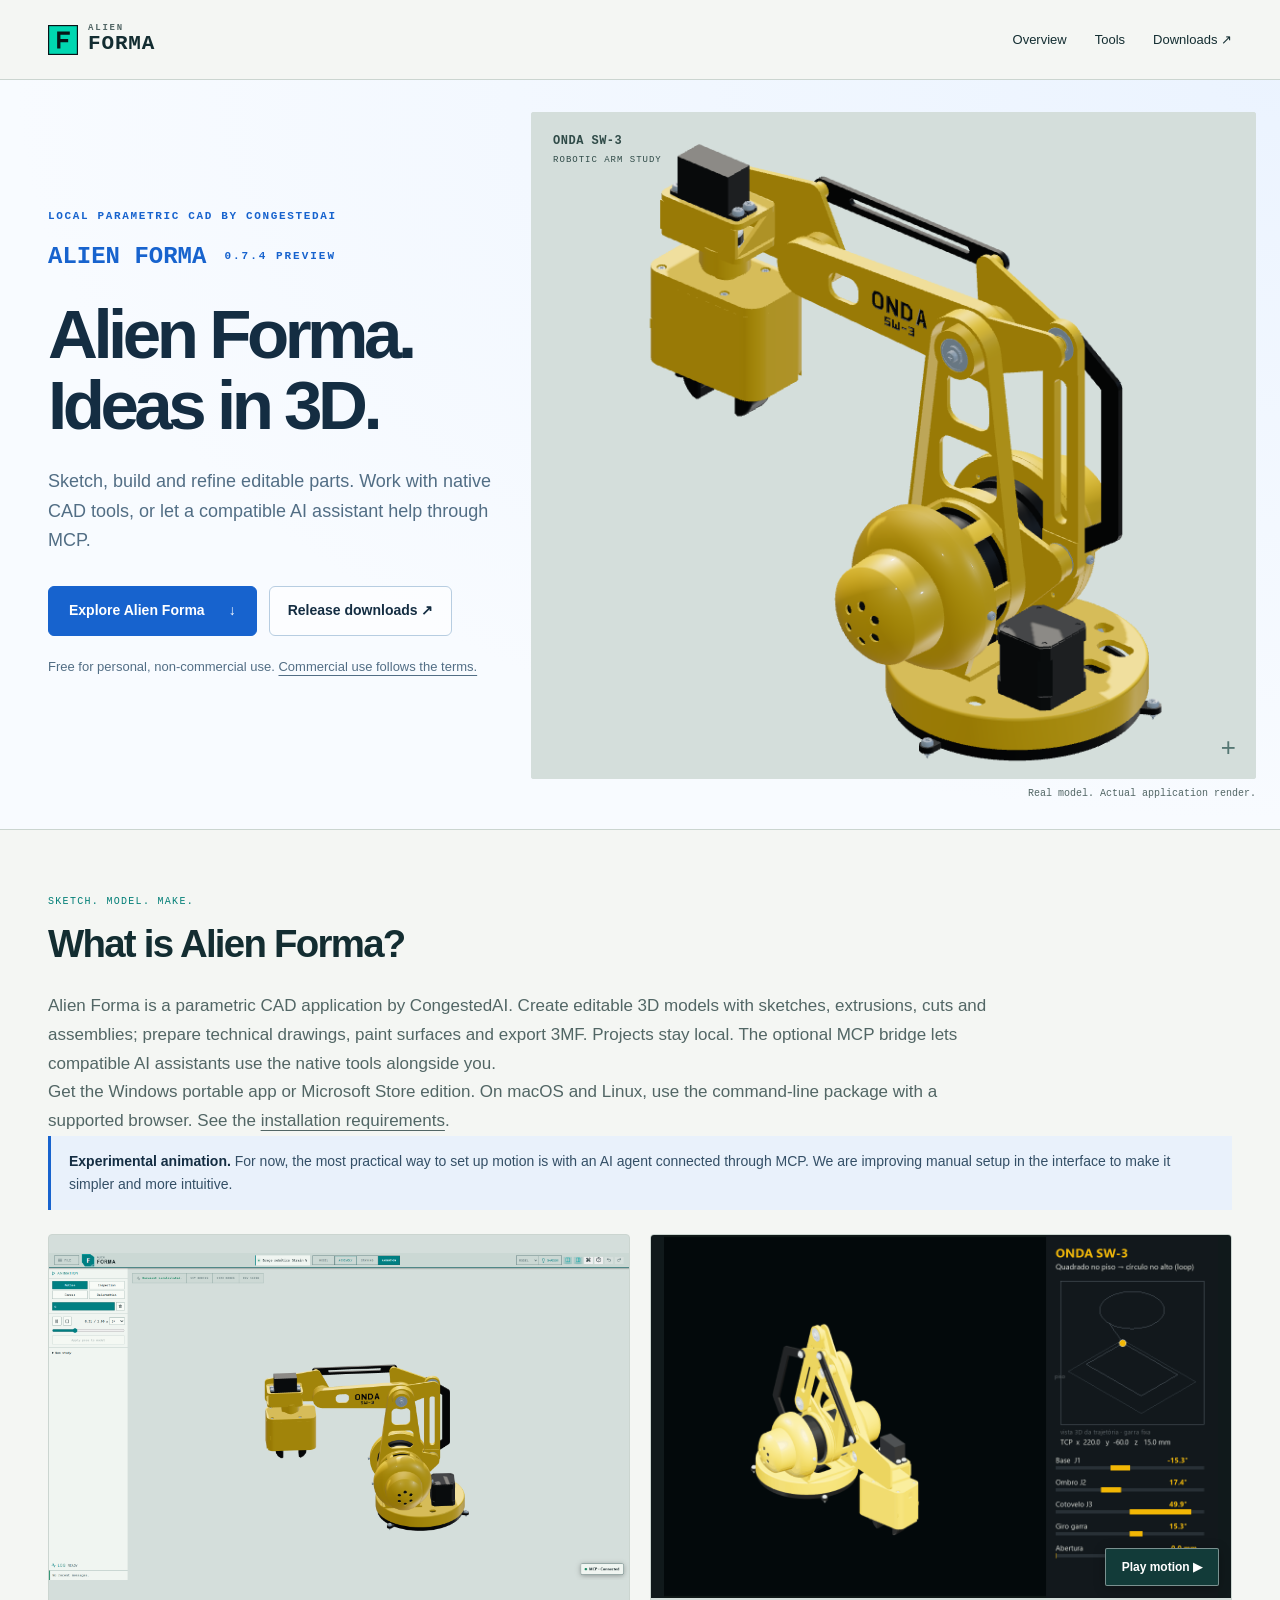
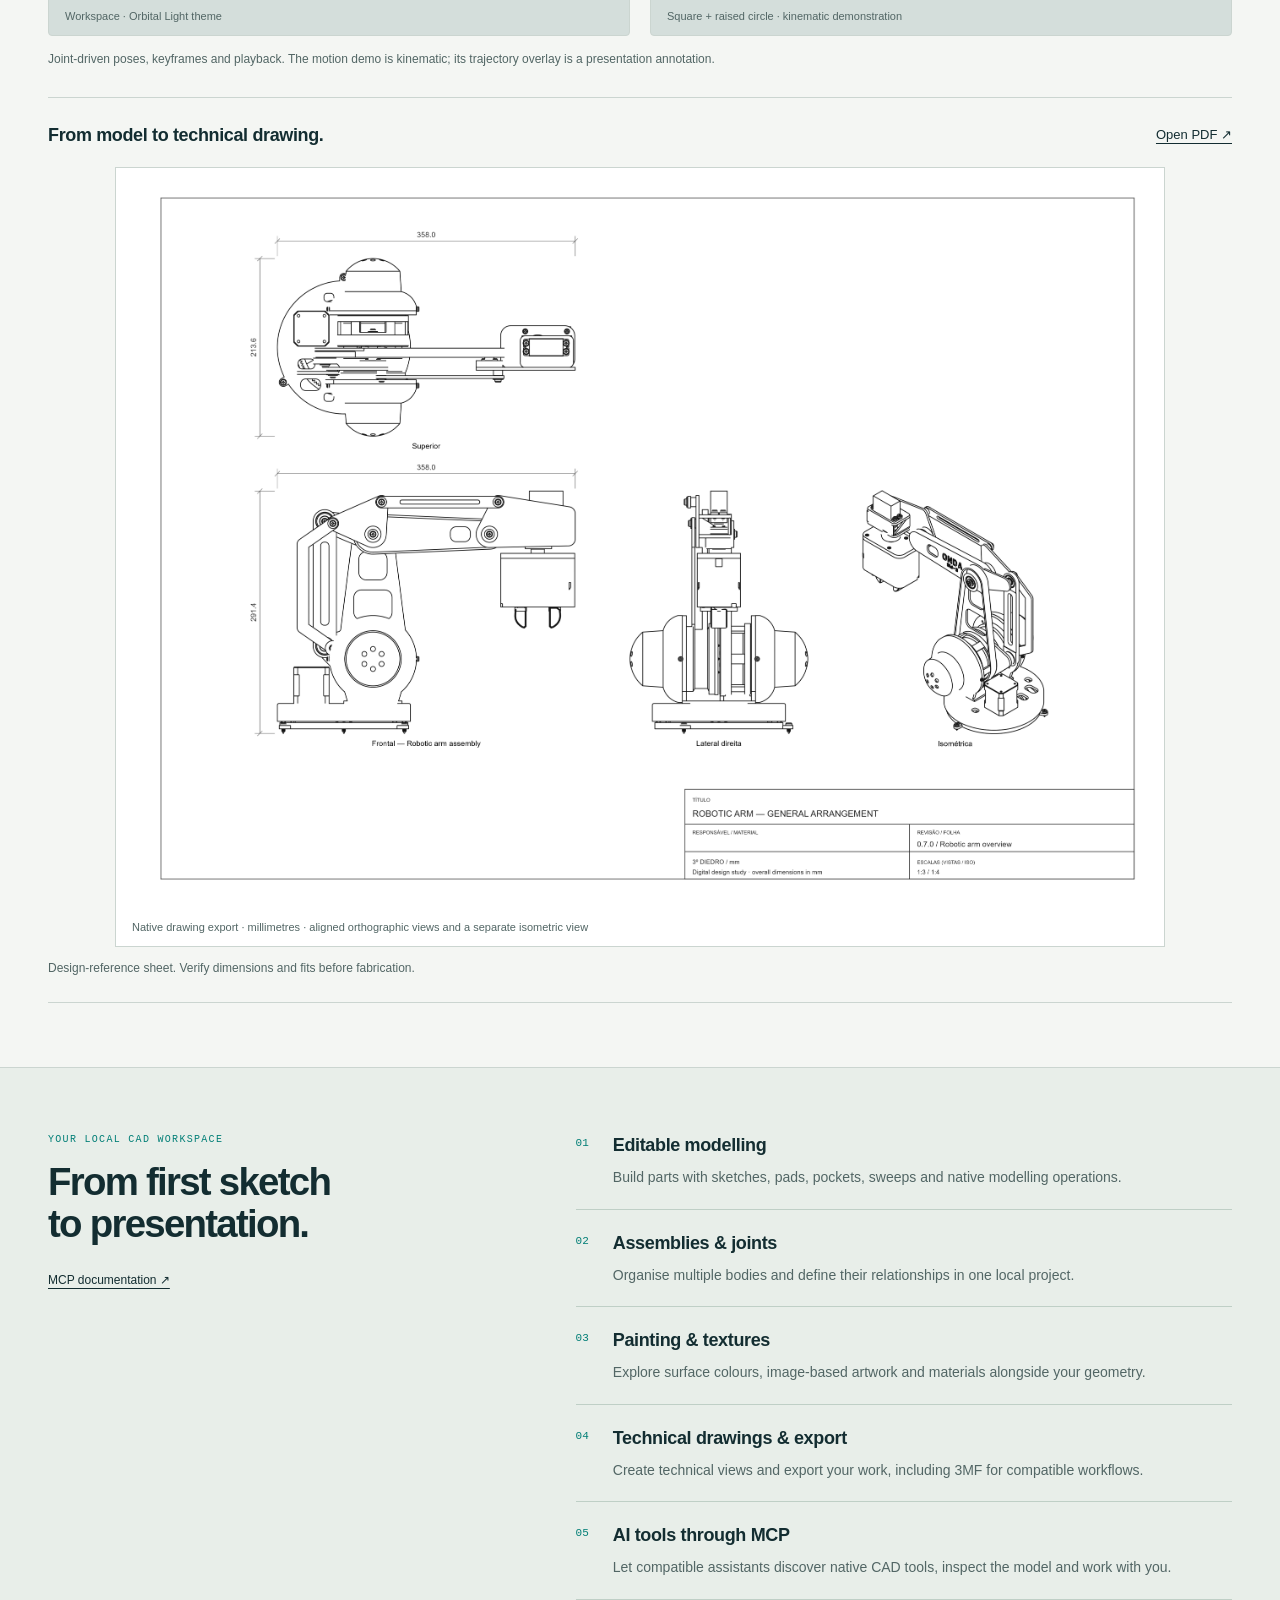
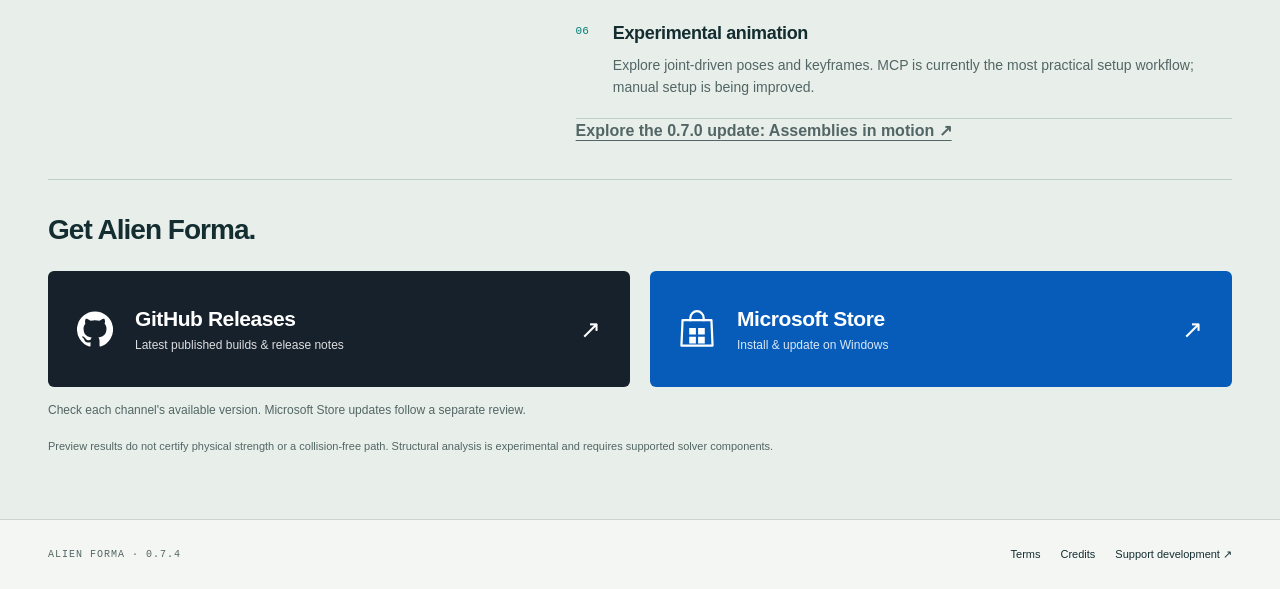
==== commit 6ab22532: "docs: update 074 downloads and MCP recovery guidance" ====
--- a/docs/index.html
+++ b/docs/index.html
@@ -47,7 +47,7 @@
         "macOS",
         "Linux"
       ],
-      "softwareVersion": "0.7.3",
+      "softwareVersion": "0.7.4",
       "description": "Local parametric CAD with modelling, drawings, painting and textures. Compatible AI assistants can use native tools through MCP. Windows app; macOS and Linux use the CLI with a supported browser. Free for personal, non-commercial use; commercial use follows the linked terms.",
       "url": "https://congestedai.github.io/Forma/",
       "downloadUrl": "https://github.com/congestedai/Forma/releases",
@@ -80,7 +80,7 @@
 <header><a class="brand" href="./"><img src="assets/icon.svg" width="30" height="30" alt=""><span><small>ALIEN</small> FORMA</span></a><nav aria-label="Main navigation"><a href="#demo">Overview</a><a href="#changes">Tools</a><a href="https://github.com/congestedai/Forma/releases">Downloads ↗</a></nav></header>
 <main id="main">
 <section class="hero" aria-labelledby="release-title">
- <div class="hero-copy"><p class="hero-eyebrow">LOCAL PARAMETRIC CAD BY CONGESTEDAI</p><p class="edition">ALIEN FORMA <span>0.7.3 PREVIEW</span></p><h1 id="release-title">Alien Forma.<br>Ideas in 3D.</h1><p class="lead">Sketch, build and refine editable parts. Work with native CAD tools, or let a compatible AI assistant help through MCP.</p><div class="hero-actions"><a class="primary" href="#demo">Explore Alien Forma <span>↓</span></a><a class="secondary" href="https://github.com/congestedai/Forma/releases">Release downloads ↗</a></div><p class="hero-foot">Free for personal, non-commercial use. <a href="https://github.com/congestedai/Forma/blob/main/LICENSE.txt">Commercial use follows the terms.</a></p></div>
+ <div class="hero-copy"><p class="hero-eyebrow">LOCAL PARAMETRIC CAD BY CONGESTEDAI</p><p class="edition">ALIEN FORMA <span>0.7.4 PREVIEW</span></p><h1 id="release-title">Alien Forma.<br>Ideas in 3D.</h1><p class="lead">Sketch, build and refine editable parts. Work with native CAD tools, or let a compatible AI assistant help through MCP.</p><div class="hero-actions"><a class="primary" href="#demo">Explore Alien Forma <span>↓</span></a><a class="secondary" href="https://github.com/congestedai/Forma/releases">Release downloads ↗</a></div><p class="hero-foot">Free for personal, non-commercial use. <a href="https://github.com/congestedai/Forma/blob/main/LICENSE.txt">Commercial use follows the terms.</a></p></div>
  <figure class="hero-visual"><div class="stage"><img src="assets/robot-arm-hero.png?v=left" width="1255" height="956" fetchpriority="high" alt="Yellow ONDA SW-3 robotic arm pointing left, with its model inscription visible, rendered in Alien Forma"><span class="view-label">ONDA SW-3 <i>ROBOTIC ARM STUDY</i></span><span class="cross" aria-hidden="true">+</span></div><figcaption>Real model. Actual application render.</figcaption></figure>
 </section>
 <section class="demo" id="demo" aria-labelledby="demo-title">
@@ -110,7 +110,7 @@
  </div>
 </section>
 </main>
-<footer><span>ALIEN FORMA · 0.7.3</span><nav aria-label="Further information"><a href="https://github.com/congestedai/Forma/blob/main/LICENSE.txt">Terms</a><a href="https://github.com/congestedai/Forma/blob/main/THIRD_PARTY_NOTICES.txt">Credits</a><a href="https://www.patreon.com/c/FormaCAD">Support development ↗</a></nav></footer>
+<footer><span>ALIEN FORMA · 0.7.4</span><nav aria-label="Further information"><a href="https://github.com/congestedai/Forma/blob/main/LICENSE.txt">Terms</a><a href="https://github.com/congestedai/Forma/blob/main/THIRD_PARTY_NOTICES.txt">Credits</a><a href="https://www.patreon.com/c/FormaCAD">Support development ↗</a></nav></footer>
 <script>
 const image=document.getElementById('motion-image'),motion=document.getElementById('show-motion');
 const reducedMotion=matchMedia('(prefers-reduced-motion: reduce)');
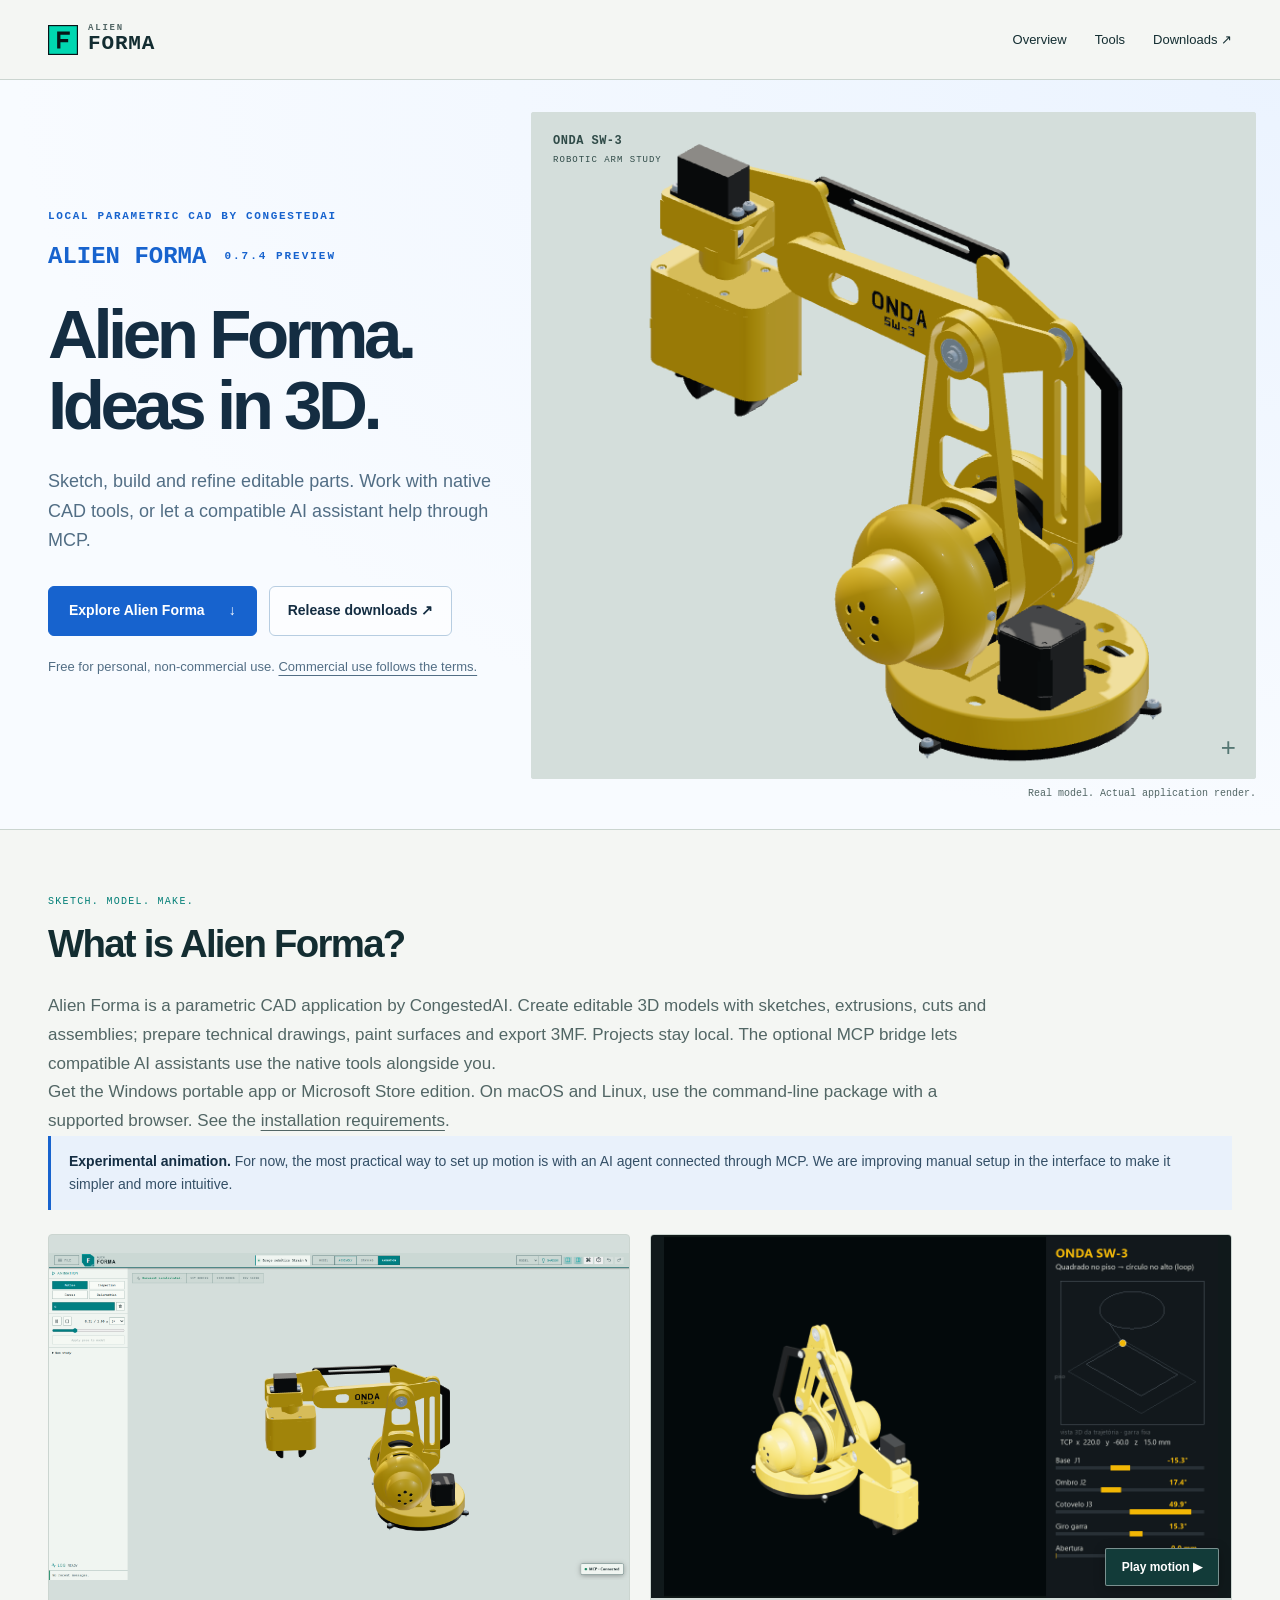
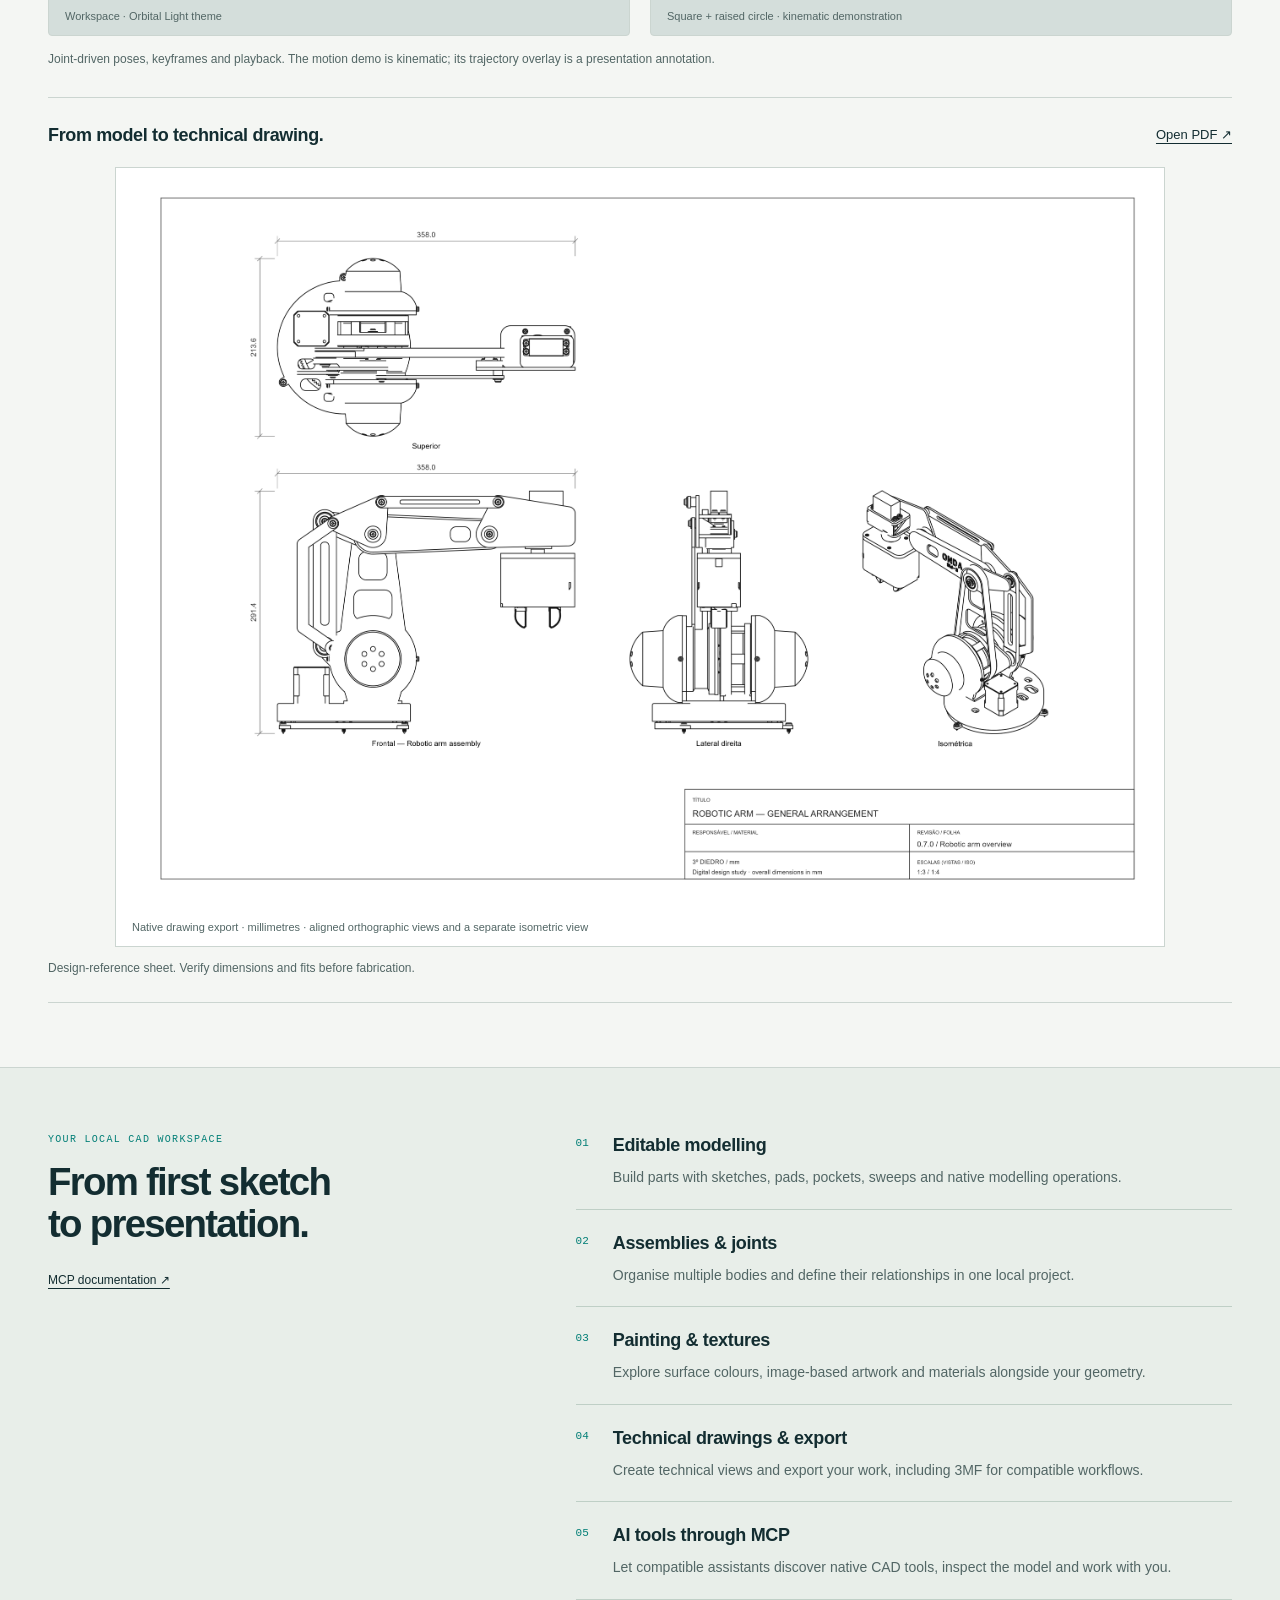
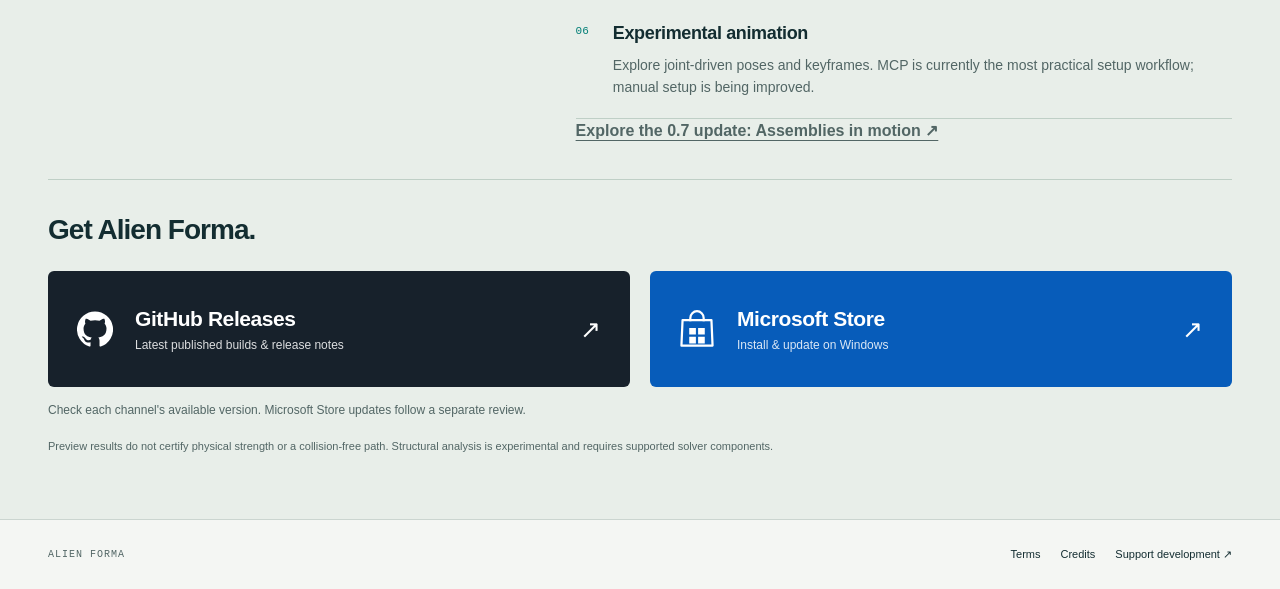
==== commit f67bb510: "docs: align current release and Store links" ====
--- a/docs/index.html
+++ b/docs/index.html
@@ -98,7 +98,7 @@
 <section class="changes" id="changes" aria-labelledby="changes-title">
  <div class="changes-heading"><p class="eyebrow">YOUR LOCAL CAD WORKSPACE</p><h2 id="changes-title">From first sketch<br>to presentation.</h2><a class="text-link" href="https://github.com/congestedai/Forma/blob/main/docs/MCP.md">MCP documentation ↗</a></div>
  <div class="change-list"><article><span>01</span><div><h3>Editable modelling</h3><p>Build parts with sketches, pads, pockets, sweeps and native modelling operations.</p></div></article><article><span>02</span><div><h3>Assemblies & joints</h3><p>Organise multiple bodies and define their relationships in one local project.</p></div></article><article><span>03</span><div><h3>Painting & textures</h3><p>Explore surface colours, image-based artwork and materials alongside your geometry.</p></div></article><article><span>04</span><div><h3>Technical drawings & export</h3><p>Create technical views and export your work, including 3MF for compatible workflows.</p></div></article><article><span>05</span><div><h3>AI tools through MCP</h3><p>Let compatible assistants discover native CAD tools, inspect the model and work with you.</p></div></article><article><span>06</span><div><h3>Experimental animation</h3><p>Explore joint-driven poses and keyframes. MCP is currently the most practical setup workflow; manual setup is being improved.</p></div></article></div>
- <p class="release-link"><a href="updates/0.7.0.html">Explore the 0.7.0 update: Assemblies in motion ↗</a></p>
+ <p class="release-link"><a href="updates/0.7.0.html">Explore the 0.7 update: Assemblies in motion ↗</a></p>
  <div class="release-bottom" id="downloads">
   <h3>Get Alien Forma.</h3>
   <div class="download-links">
@@ -110,7 +110,7 @@
  </div>
 </section>
 </main>
-<footer><span>ALIEN FORMA · 0.7.4</span><nav aria-label="Further information"><a href="https://github.com/congestedai/Forma/blob/main/LICENSE.txt">Terms</a><a href="https://github.com/congestedai/Forma/blob/main/THIRD_PARTY_NOTICES.txt">Credits</a><a href="https://www.patreon.com/c/FormaCAD">Support development ↗</a></nav></footer>
+<footer><span>ALIEN FORMA</span><nav aria-label="Further information"><a href="https://github.com/congestedai/Forma/blob/main/LICENSE.txt">Terms</a><a href="https://github.com/congestedai/Forma/blob/main/THIRD_PARTY_NOTICES.txt">Credits</a><a href="https://www.patreon.com/c/FormaCAD">Support development ↗</a></nav></footer>
 <script>
 const image=document.getElementById('motion-image'),motion=document.getElementById('show-motion');
 const reducedMotion=matchMedia('(prefers-reduced-motion: reduce)');
